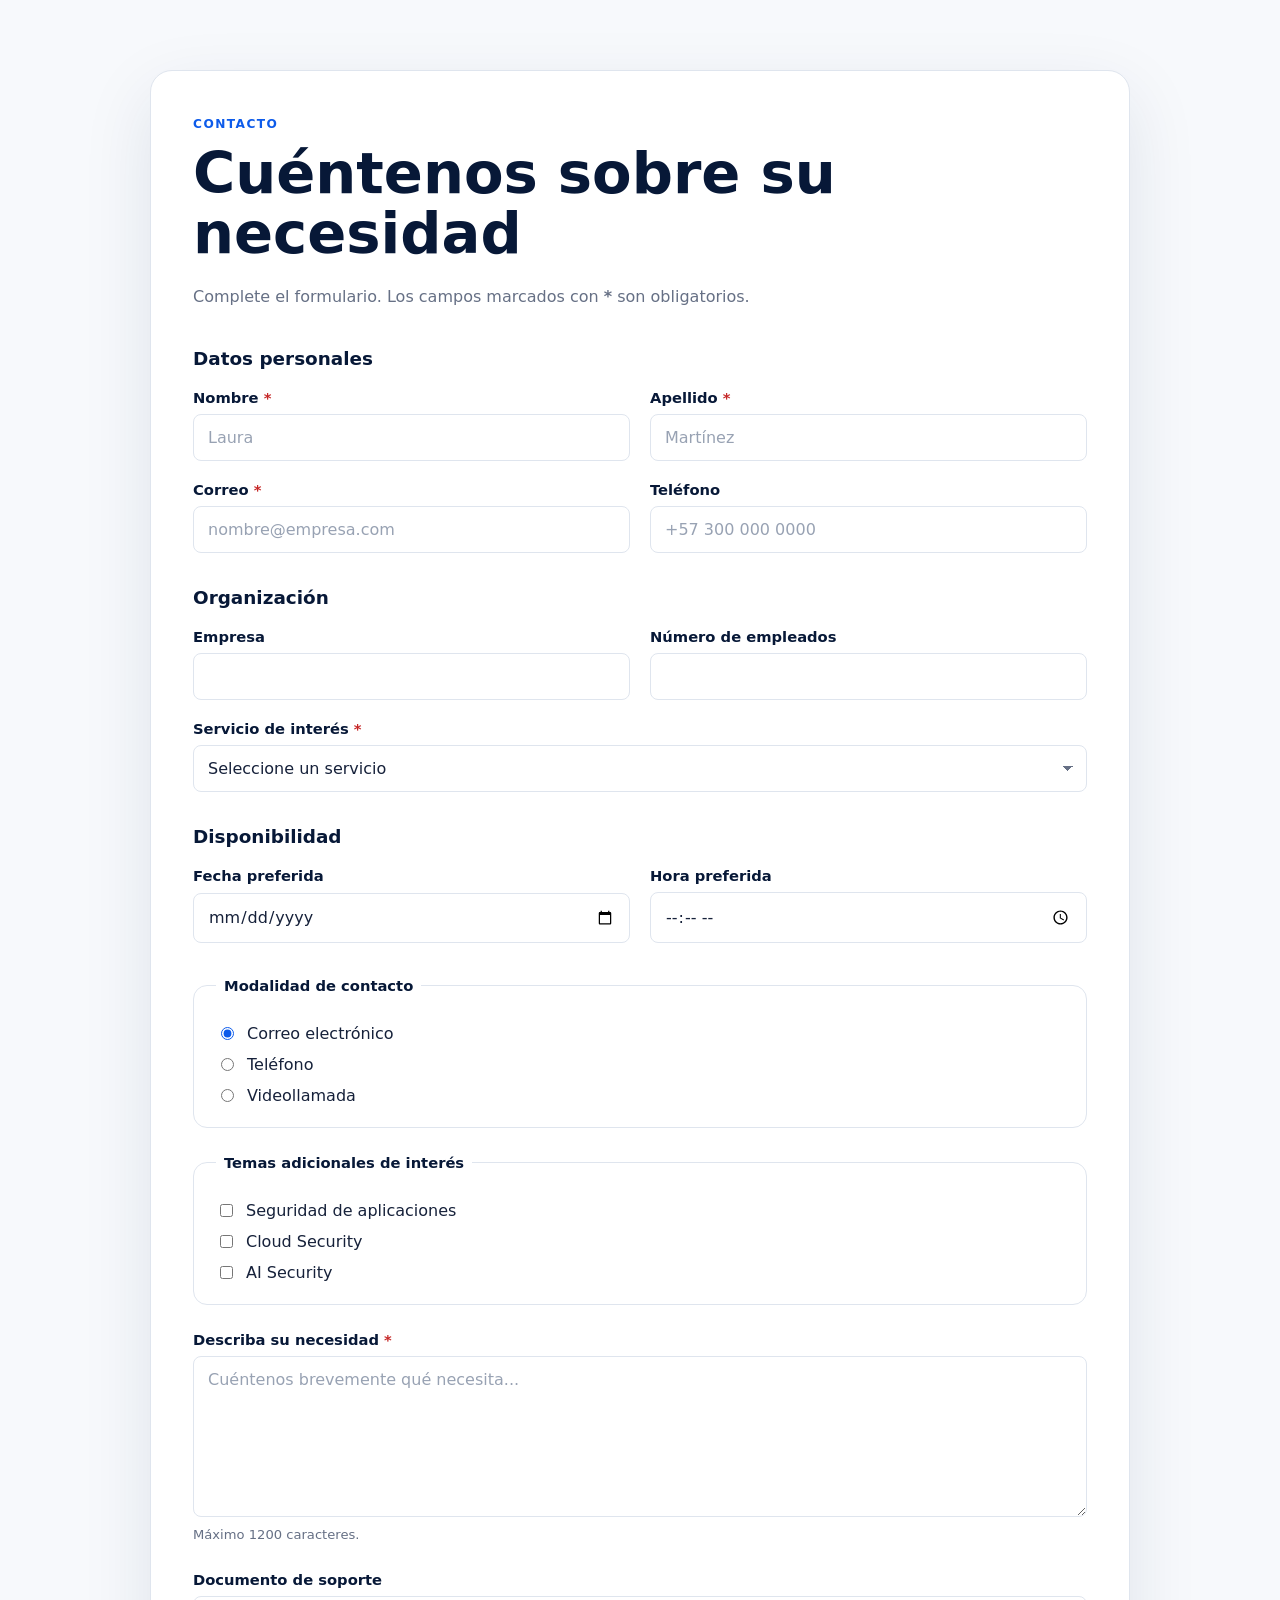
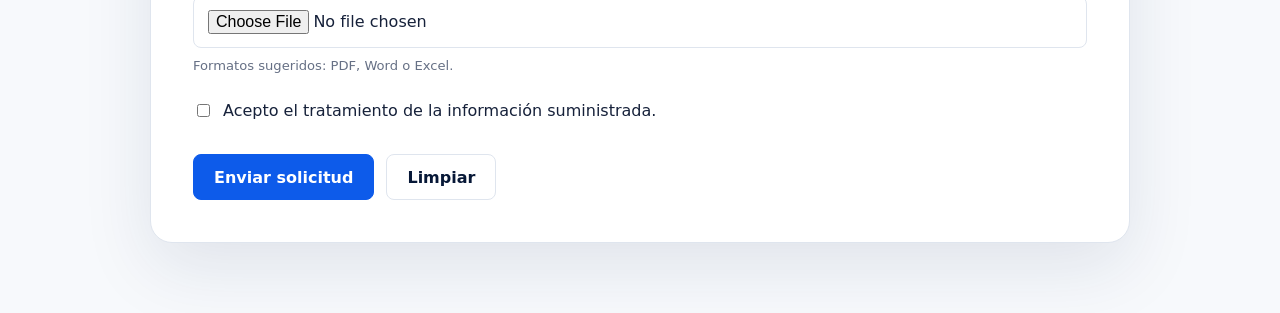
==== index.html @ a73905e0 "Taller 2 parte 1" ====
<!DOCTYPE html>
<html lang="es">

<head>
    <meta charset="UTF-8">
    <meta name="viewport" content="width=device-width, initial-scale=1.0">
    <title>Formulario img</title>

    <link rel="stylesheet" href="./css/style.css">
</head>

<body>

    <main class="form-page">
        <section class="form-section">
            <div class="form-container">

                <header class="form-header">
                    <span class="eyebrow">
                        CONTACTO
                    </span>

                    <h1>
                        Cuéntenos sobre su necesidad
                    </h1>

                    <p>
                        Complete el formulario. Los campos marcados con
                        <strong>*</strong> son obligatorios.
                    </p>
                </header>

                <form class="contact-form" action="#" method="post">

                    <!-- DATOS PERSONALES -->
                    <section class="form-block">
                        <h2>
                            Datos personales
                        </h2>

                        <div class="form-grid">
                            <div class="form-field">
                                <label for="nombre">
                                    Nombre
                                    <span class="required-mark" aria-hidden="true">*</span>
                                </label>

                                <input type="text" id="nombre" name="nombre"
                                    autocomplete="given-name" placeholder="Laura" required>
                            </div>

                            <div class="form-field">
                                <label for="apellido">
                                    Apellido
                                    <span class="required-mark" aria-hidden="true">*</span>
                                </label>

                                <input type="text" id="apellido" name="apellido"
                                    autocomplete="family-name" placeholder="Martínez" required>
                            </div>
                        </div>

                        <div class="form-grid">
                            <div class="form-field">
                                <label for="email">
                                    Correo
                                    <span class="required-mark" aria-hidden="true">*</span>
                                </label>

                                <input type="email" id="email" name="email"
                                    autocomplete="email" placeholder="nombre@empresa.com" required>
                            </div>

                            <div class="form-field">
                                <label for="telefono">
                                    Teléfono
                                </label>

                                <input type="tel" id="telefono" name="telefono"
                                    autocomplete="tel" placeholder="+57 300 000 0000">
                            </div>
                        </div>
                    </section>

                    <!-- ORGANIZACIÓN -->
                    <section class="form-block">
                        <h2>
                            Organización
                        </h2>

                        <div class="form-grid">
                            <div class="form-field">
                                <label for="empresa">
                                    Empresa
                                </label>

                                <input type="text" id="empresa" name="empresa"
                                    autocomplete="organization">
                            </div>

                            <div class="form-field">
                                <label for="empleados">
                                    Número de empleados
                                </label>

                                <input type="number" id="empleados" name="empleados"
                                    min="1" step="1">
                            </div>
                        </div>

                        <div class="form-field">
                            <label for="servicio">
                                Servicio de interés
                                <span class="required-mark" aria-hidden="true">*</span>
                            </label>

                            <select id="servicio" name="servicio" required>
                                <option value="" selected disabled>
                                    Seleccione un servicio
                                </option>

                                <optgroup label="Auditorías de Seguridad">
                                    <option value="pentesting">
                                        Pentesting
                                    </option>

                                    <option value="hacking-etico">
                                        Hacking Ético
                                    </option>

                                    <option value="iso27001">
                                        ISO 27001
                                    </option>
                                </optgroup>

                                <optgroup label="Desarrollo Seguro">
                                    <option value="ssdlc">
                                        SSDLC
                                    </option>

                                    <option value="devsecops">
                                        DevSecOps
                                    </option>

                                    <option value="ai-security">
                                        AI Security
                                    </option>
                                </optgroup>
                            </select>
                        </div>
                    </section>

                    <!-- AGENDA -->
                    <section class="form-block">
                        <h2>
                            Disponibilidad
                        </h2>

                        <div class="form-grid">
                            <div class="form-field">
                                <label for="fecha">
                                    Fecha preferida
                                </label>

                                <input type="date" id="fecha" name="fecha">
                            </div>

                            <div class="form-field">
                                <label for="hora">
                                    Hora preferida
                                </label>

                                <input type="time" id="hora" name="hora">
                            </div>
                        </div>
                    </section>

                    <!-- MODALIDAD -->
                    <fieldset>
                        <legend>
                            Modalidad de contacto
                        </legend>

                        <div class="choice-list">
                            <label class="choice">
                                <input type="radio" name="modalidad" value="correo" checked>
                                <span>Correo electrónico</span>
                            </label>

                            <label class="choice">
                                <input type="radio" name="modalidad" value="telefono">
                                <span>Teléfono</span>
                            </label>

                            <label class="choice">
                                <input type="radio" name="modalidad" value="videollamada">
                                <span>Videollamada</span>
                            </label>
                        </div>
                    </fieldset>

                    <!-- INTERESES -->
                    <fieldset>
                        <legend>
                            Temas adicionales de interés
                        </legend>

                        <div class="choice-list">
                            <label class="choice">
                                <input type="checkbox" name="intereses" value="seguridad">
                                <span>Seguridad de aplicaciones</span>
                            </label>

                            <label class="choice">
                                <input type="checkbox" name="intereses" value="cloud">
                                <span>Cloud Security</span>
                            </label>

                            <label class="choice">
                                <input type="checkbox" name="intereses" value="ia">
                                <span>AI Security</span>
                            </label>
                        </div>
                    </fieldset>

                    <!-- MENSAJE -->
                    <div class="form-field">
                        <label for="mensaje">
                            Describa su necesidad
                            <span class="required-mark" aria-hidden="true">*</span>
                        </label>

                        <textarea id="mensaje" name="mensaje" rows="7" maxlength="1200"
                            placeholder="Cuéntenos brevemente qué necesita..." required></textarea>

                        <small class="field-help">
                            Máximo 1200 caracteres.
                        </small>
                    </div>

                    <!-- ARCHIVO -->
                    <div class="form-field">
                        <label for="archivo">
                            Documento de soporte
                        </label>

                        <input type="file" id="archivo" name="archivo"
                            accept=".pdf,.doc,.docx,.xlsx">

                        <small class="field-help">
                            Formatos sugeridos: PDF, Word o Excel.
                        </small>
                    </div>

                    <!-- TÉRMINOS -->
                    <label class="choice">
                        <input type="checkbox" name="terminos" required>

                        <span>
                            Acepto el tratamiento de la información
                            suministrada.
                        </span>
                    </label>

                    <!-- BOTONES -->
                    <div class="form-actions">
                        <button type="submit" class="button button-primary">
                            Enviar solicitud
                        </button>

                        <button type="reset" class="button button-secondary">
                            Limpiar
                        </button>
                    </div>

                </form>
            </div>
        </section>
    </main>

</body>

</html>
---- css/style.css ----
:root {
    --primary: #0d5bea;
    --primary-hover: #084cc7;
    --primary-light: #edf4ff;
    --navy: #071837;
    --text: #16213a;
    --muted: #667085;
    --border: #dfe5ee;
    --background: #ffffff;
    --background-soft: #f7f9fc;
    --danger: #c62828;
    --radius-sm: 8px;
    --radius-md: 14px;
    --radius-lg: 22px;
    --shadow:
        0 24px 70px rgba(15, 40, 80, 0.10);
    --container: 980px;
}

* {
    box-sizing: border-box;
}

html {
    color-scheme: light;
}

body {
    margin: 0;
    font-family:
        Inter,
        system-ui,
        -apple-system,
        BlinkMacSystemFont,
        "Segoe UI",
        sans-serif;
    background:
        var(--background-soft);
    color:
        var(--text);
}

/* PÁGINA */
.form-page {
    min-height: 100vh;
}

.form-section {
    padding:
        70px 20px;
}

.form-container {
    width:
        min(100%,
            var(--container));
    margin-inline:
        auto;
    padding:
        42px;
    background:
        var(--background);
    border:
        1px solid var(--border);
    border-radius:
        var(--radius-lg);
    box-shadow:
        var(--shadow);
}

/* ENCABEZADO */
.form-header {
    max-width:
        720px;
    margin-bottom:
        38px;
}

.eyebrow {
    color:
        var(--primary);
    font-size:
        .76rem;
    font-weight:
        800;
    letter-spacing:
        .12em;
}

.form-header h1 {
    margin:
        12px 0 0;
    color:
        var(--navy);
    font-size:
        clamp(2.2rem,
            5vw,
            3.6rem);
    line-height:
        1.05;
}

.form-header p {
    margin:
        18px 0 0;
    color:
        var(--muted);
    line-height:
        1.7;
}

/* FORMULARIO */
.contact-form {
    display:
        grid;
    gap:
        26px;
}

.form-block {
    display:
        grid;
    gap:
        20px;
    padding-bottom:
        8px;
}

.form-block h2 {
    margin:
        0;
    color:
        var(--navy);
    font-size:
        1.15rem;
}

.form-grid {
    display:
        grid;
    grid-template-columns:
        repeat(2,
            minmax(0, 1fr));
    gap:
        20px;
}

.form-field {
    display:
        grid;
    gap:
        8px;
}

.form-field label,
fieldset legend {
    color:
        var(--navy);
    font-size:
        .92rem;
    font-weight:
        650;
}

/* CONTROLES */
.form-field input,
.form-field select,
.form-field textarea {
    width:
        100%;
    padding:
        13px 14px;
    border:
        1px solid var(--border);
    border-radius:
        var(--radius-sm);
    background:
        #ffffff;
    color:
        var(--text);
    font:
        inherit;
    outline:
        none;
    transition:
        border-color 160ms ease,
        box-shadow 160ms ease,
        background-color 160ms ease;
}

.form-field textarea {
    min-height:
        150px;
    resize:
        vertical;
}

.form-field input::placeholder,
.form-field textarea::placeholder {
    color:
        #98a2b3;
}

/* FOCUS */
.form-field input:focus,
.form-field select:focus,
.form-field textarea:focus {
    border-color:
        var(--primary);
    box-shadow:
        0 0 0 4px rgba(13, 91, 234, 0.10);
}

.form-field input:focus-visible,
.form-field select:focus-visible,
.form-field textarea:focus-visible,
.button:focus-visible {
    outline:
        3px solid rgba(13, 91, 234, 0.28);
    outline-offset:
        2px;
}

/* SELECT */
.form-field select {
    appearance:
        none;
    background-image:
        linear-gradient(45deg,
            transparent 50%,
            var(--muted) 50%),
        linear-gradient(135deg,
            var(--muted) 50%,
            transparent 50%);
    background-position:
        calc(100% - 18px) 50%,
        calc(100% - 13px) 50%;
    background-size:
        5px 5px,
        5px 5px;
    background-repeat:
        no-repeat;
    padding-right:
        42px;
}

/* FIELDSET Y CHOICES */
fieldset {
    margin:
        0;
    padding:
        22px;
    border:
        1px solid var(--border);
    border-radius:
        var(--radius-md);
}

fieldset legend {
    padding:
        0 8px;
}

.choice-list {
    display:
        grid;
    gap:
        12px;
    margin-top:
        8px;
}

.choice {
    display:
        flex;
    align-items:
        flex-start;
    gap:
        10px;
    color:
        var(--text);
    cursor:
        pointer;
}

.choice input {
    margin-top:
        3px;
    accent-color:
        var(--primary);
}

/* AYUDA */
.field-help {
    color:
        var(--muted);
    font-size:
        .82rem;
    line-height:
        1.5;
}

.required-mark {
    color:
        var(--danger);
}

/* ESTADOS */
.form-field input:disabled,
.form-field select:disabled,
.form-field textarea:disabled {
    background:
        #f2f4f7;
    color:
        #98a2b3;
    cursor:
        not-allowed;
}

.form-field input[readonly] {
    background:
        #f8fafc;
}

/* BOTONES */
.form-actions {
    display:
        flex;
    flex-wrap:
        wrap;
    gap:
        12px;
    padding-top:
        8px;
}

.button {
    min-height:
        46px;
    display:
        inline-flex;
    align-items:
        center;
    justify-content:
        center;
    padding:
        0 20px;
    border-radius:
        var(--radius-sm);
    font:
        inherit;
    font-weight:
        700;
    cursor:
        pointer;
    transition:
        transform 160ms ease,
        background-color 160ms ease,
        border-color 160ms ease;
}

.button-primary {
    border:
        1px solid var(--primary);
    background:
        var(--primary);
    color:
        #ffffff;
}

.button-primary:hover {
    background:
        var(--primary-hover);
    border-color:
        var(--primary-hover);
    transform:
        translateY(-1px);
}

.button-secondary {
    border:
        1px solid var(--border);
    background:
        #ffffff;
    color:
        var(--navy);
}

.button-secondary:hover {
    border-color:
        #b9c4d3;
    background:
        var(--background-soft);
}

/* RESPONSIVE */
@media (max-width: 720px) {
    .form-section {
        padding:
            30px 14px;
    }

    .form-container {
        padding:
            26px 20px;
        border-radius:
            var(--radius-md);
    }

    .form-grid {
        grid-template-columns:
            1fr;
    }

    .form-actions {
        flex-direction:
            column;
    }

    .button {
        width:
            100%;
    }
}
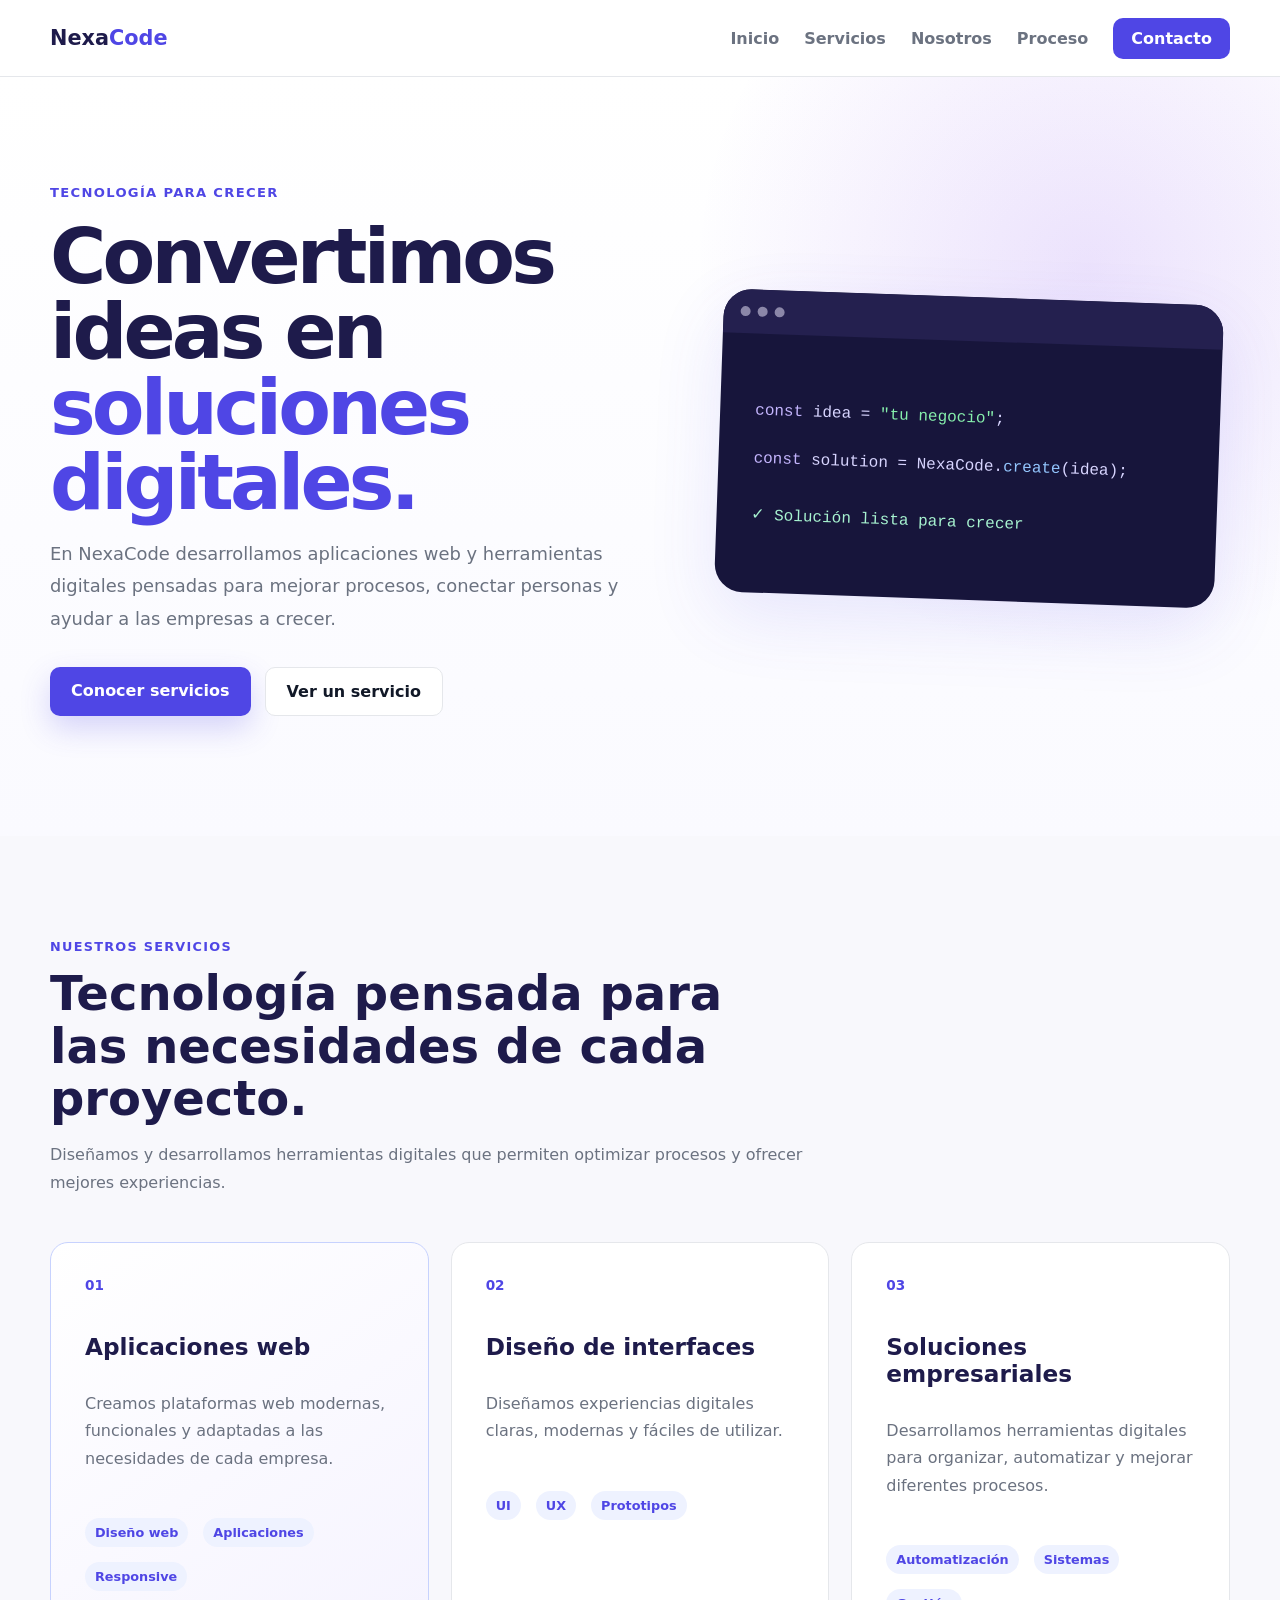
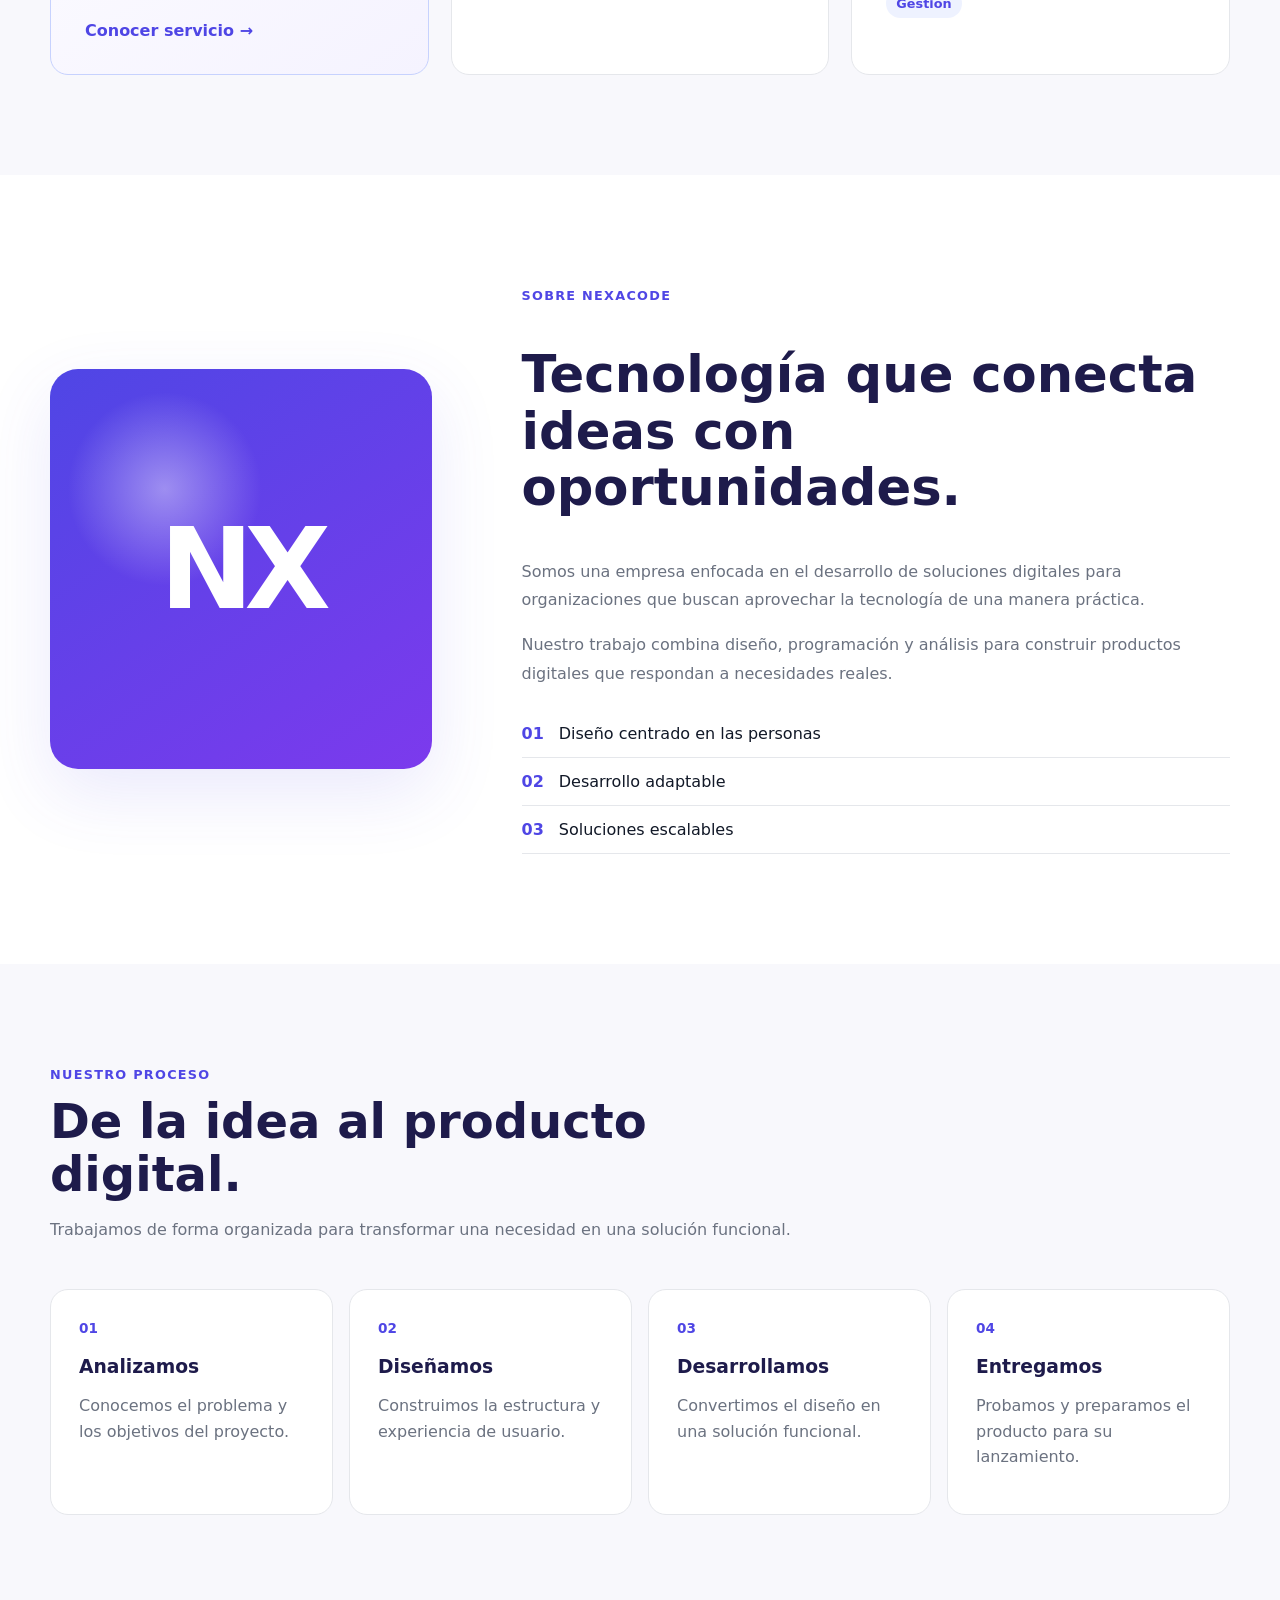
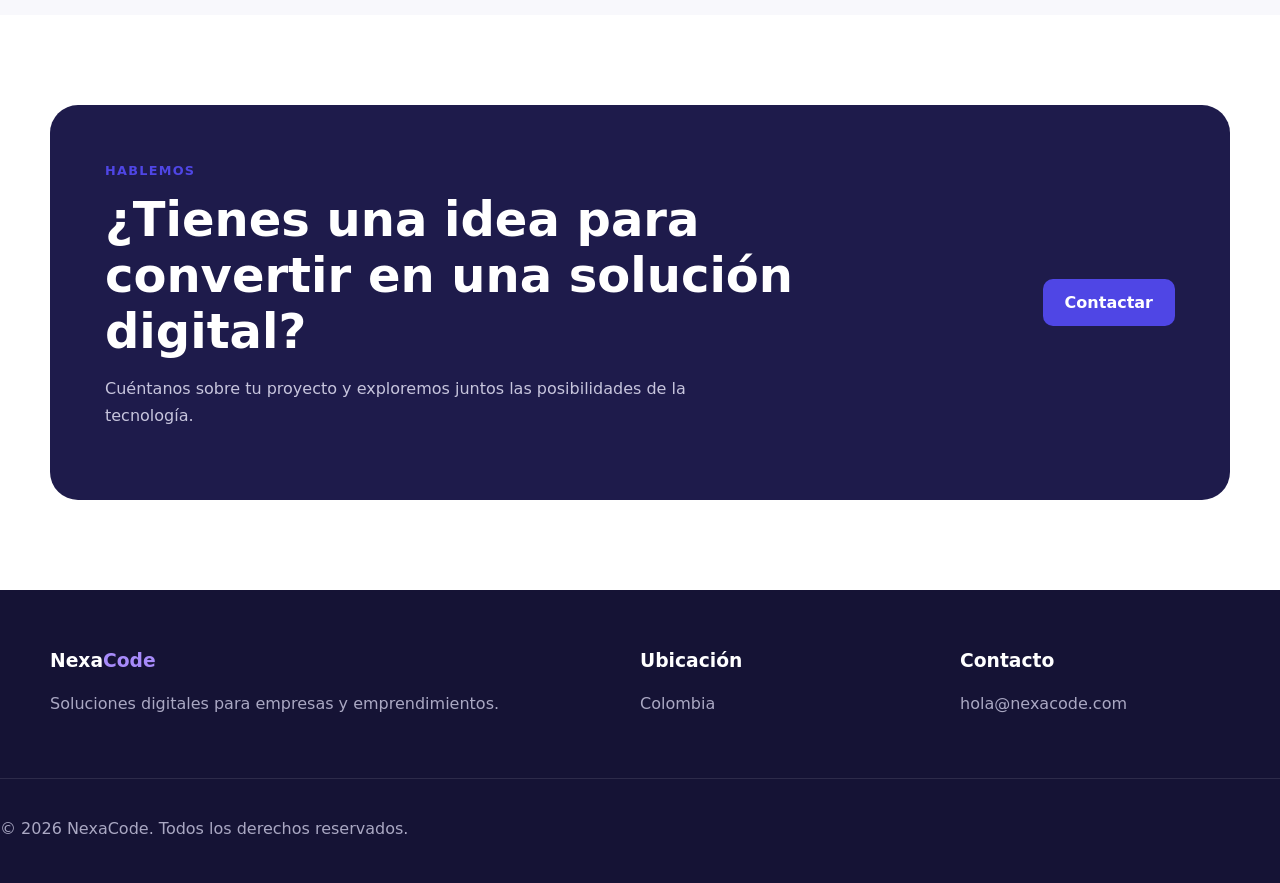
==== commit b4978c01: "Taller 3 - sitio web NexaCode" ====
--- a/index.html
+++ b/index.html
@@ -1,283 +1,270 @@
 <!DOCTYPE html>
 <html lang="es">
-
 <head>
     <meta charset="UTF-8">
     <meta name="viewport" content="width=device-width, initial-scale=1.0">
-    <title>Formulario img</title>
-
-    <link rel="stylesheet" href="./css/style.css">
+    <meta name="description"
+        content="NexaCode desarrolla soluciones digitales y aplicaciones web para empresas y emprendimientos.">
+    <title>NexaCode | Soluciones digitales</title>
+    <link rel="stylesheet" href="./styles.css">
 </head>
-
 <body>
-
-    <main class="form-page">
-        <section class="form-section">
-            <div class="form-container">
-
-                <header class="form-header">
-                    <span class="eyebrow">
-                        CONTACTO
-                    </span>
-
+    <header class="header">
+        <div class="container header-container">
+            <a href="index.html" class="brand">
+                <span class="brand-name">Nexa<span>Code</span></span>
+            </a>
+            <nav class="nav" aria-label="Navegación principal">
+                <a href="#inicio">Inicio</a>
+                <a href="#servicios">Servicios</a>
+                <a href="#nosotros">Nosotros</a>
+                <a href="#proceso">Proceso</a>
+                <a href="#contacto" class="nav-cta">Contacto</a>
+            </nav>
+        </div>
+    </header>
+
+    <main>
+        <section class="hero" id="inicio">
+            <div class="container hero-content">
+                <div class="hero-copy">
+                    <span class="eyebrow">TECNOLOGÍA PARA CRECER</span>
                     <h1>
-                        Cuéntenos sobre su necesidad
+                        Convertimos ideas en
+                        <span>soluciones digitales.</span>
                     </h1>
-
-                    <p>
-                        Complete el formulario. Los campos marcados con
-                        <strong>*</strong> son obligatorios.
-                    </p>
-                </header>
-
-                <form class="contact-form" action="#" method="post">
-
-                    <!-- DATOS PERSONALES -->
-                    <section class="form-block">
-                        <h2>
-                            Datos personales
-                        </h2>
-
-                        <div class="form-grid">
-                            <div class="form-field">
-                                <label for="nombre">
-                                    Nombre
-                                    <span class="required-mark" aria-hidden="true">*</span>
-                                </label>
-
-                                <input type="text" id="nombre" name="nombre"
-                                    autocomplete="given-name" placeholder="Laura" required>
-                            </div>
-
-                            <div class="form-field">
-                                <label for="apellido">
-                                    Apellido
-                                    <span class="required-mark" aria-hidden="true">*</span>
-                                </label>
-
-                                <input type="text" id="apellido" name="apellido"
-                                    autocomplete="family-name" placeholder="Martínez" required>
-                            </div>
-                        </div>
-
-                        <div class="form-grid">
-                            <div class="form-field">
-                                <label for="email">
-                                    Correo
-                                    <span class="required-mark" aria-hidden="true">*</span>
-                                </label>
-
-                                <input type="email" id="email" name="email"
-                                    autocomplete="email" placeholder="nombre@empresa.com" required>
-                            </div>
-
-                            <div class="form-field">
-                                <label for="telefono">
-                                    Teléfono
-                                </label>
-
-                                <input type="tel" id="telefono" name="telefono"
-                                    autocomplete="tel" placeholder="+57 300 000 0000">
-                            </div>
-                        </div>
-                    </section>
-
-                    <!-- ORGANIZACIÓN -->
-                    <section class="form-block">
-                        <h2>
-                            Organización
-                        </h2>
-
-                        <div class="form-grid">
-                            <div class="form-field">
-                                <label for="empresa">
-                                    Empresa
-                                </label>
-
-                                <input type="text" id="empresa" name="empresa"
-                                    autocomplete="organization">
-                            </div>
-
-                            <div class="form-field">
-                                <label for="empleados">
-                                    Número de empleados
-                                </label>
-
-                                <input type="number" id="empleados" name="empleados"
-                                    min="1" step="1">
-                            </div>
-                        </div>
-
-                        <div class="form-field">
-                            <label for="servicio">
-                                Servicio de interés
-                                <span class="required-mark" aria-hidden="true">*</span>
-                            </label>
-
-                            <select id="servicio" name="servicio" required>
-                                <option value="" selected disabled>
-                                    Seleccione un servicio
-                                </option>
-
-                                <optgroup label="Auditorías de Seguridad">
-                                    <option value="pentesting">
-                                        Pentesting
-                                    </option>
-
-                                    <option value="hacking-etico">
-                                        Hacking Ético
-                                    </option>
-
-                                    <option value="iso27001">
-                                        ISO 27001
-                                    </option>
-                                </optgroup>
-
-                                <optgroup label="Desarrollo Seguro">
-                                    <option value="ssdlc">
-                                        SSDLC
-                                    </option>
-
-                                    <option value="devsecops">
-                                        DevSecOps
-                                    </option>
-
-                                    <option value="ai-security">
-                                        AI Security
-                                    </option>
-                                </optgroup>
-                            </select>
-                        </div>
-                    </section>
-
-                    <!-- AGENDA -->
-                    <section class="form-block">
-                        <h2>
-                            Disponibilidad
-                        </h2>
-
-                        <div class="form-grid">
-                            <div class="form-field">
-                                <label for="fecha">
-                                    Fecha preferida
-                                </label>
-
-                                <input type="date" id="fecha" name="fecha">
-                            </div>
-
-                            <div class="form-field">
-                                <label for="hora">
-                                    Hora preferida
-                                </label>
-
-                                <input type="time" id="hora" name="hora">
-                            </div>
-                        </div>
-                    </section>
-
-                    <!-- MODALIDAD -->
-                    <fieldset>
-                        <legend>
-                            Modalidad de contacto
-                        </legend>
-
-                        <div class="choice-list">
-                            <label class="choice">
-                                <input type="radio" name="modalidad" value="correo" checked>
-                                <span>Correo electrónico</span>
-                            </label>
-
-                            <label class="choice">
-                                <input type="radio" name="modalidad" value="telefono">
-                                <span>Teléfono</span>
-                            </label>
-
-                            <label class="choice">
-                                <input type="radio" name="modalidad" value="videollamada">
-                                <span>Videollamada</span>
-                            </label>
-                        </div>
-                    </fieldset>
-
-                    <!-- INTERESES -->
-                    <fieldset>
-                        <legend>
-                            Temas adicionales de interés
-                        </legend>
-
-                        <div class="choice-list">
-                            <label class="choice">
-                                <input type="checkbox" name="intereses" value="seguridad">
-                                <span>Seguridad de aplicaciones</span>
-                            </label>
-
-                            <label class="choice">
-                                <input type="checkbox" name="intereses" value="cloud">
-                                <span>Cloud Security</span>
-                            </label>
-
-                            <label class="choice">
-                                <input type="checkbox" name="intereses" value="ia">
-                                <span>AI Security</span>
-                            </label>
-                        </div>
-                    </fieldset>
-
-                    <!-- MENSAJE -->
-                    <div class="form-field">
-                        <label for="mensaje">
-                            Describa su necesidad
-                            <span class="required-mark" aria-hidden="true">*</span>
-                        </label>
-
-                        <textarea id="mensaje" name="mensaje" rows="7" maxlength="1200"
-                            placeholder="Cuéntenos brevemente qué necesita..." required></textarea>
-
-                        <small class="field-help">
-                            Máximo 1200 caracteres.
-                        </small>
-                    </div>
-
-                    <!-- ARCHIVO -->
-                    <div class="form-field">
-                        <label for="archivo">
-                            Documento de soporte
-                        </label>
-
-                        <input type="file" id="archivo" name="archivo"
-                            accept=".pdf,.doc,.docx,.xlsx">
-
-                        <small class="field-help">
-                            Formatos sugeridos: PDF, Word o Excel.
-                        </small>
-                    </div>
-
-                    <!-- TÉRMINOS -->
-                    <label class="choice">
-                        <input type="checkbox" name="terminos" required>
-
-                        <span>
-                            Acepto el tratamiento de la información
-                            suministrada.
-                        </span>
-                    </label>
-
-                    <!-- BOTONES -->
-                    <div class="form-actions">
-                        <button type="submit" class="button button-primary">
-                            Enviar solicitud
-                        </button>
-
-                        <button type="reset" class="button button-secondary">
-                            Limpiar
-                        </button>
-                    </div>
-
-                </form>
+                    <p class="hero-description">
+                        En NexaCode desarrollamos aplicaciones web y herramientas
+                        digitales pensadas para mejorar procesos, conectar personas
+                        y ayudar a las empresas a crecer.
+                    </p>
+
+                    <div class="hero-actions">
+                        <a href="#servicios" class="primary-action">
+                            Conocer servicios
+                        </a>
+                        <a href="servicio.html" class="secondary-action">
+                            Ver un servicio
+                        </a>
+                    </div>
+                </div>
+
+                <div class="hero-panel">
+                    <div class="code-window">
+                        <div class="window-top">
+                            <span></span>
+                            <span></span>
+                            <span></span>
+                        </div>
+
+                        <div class="code-content">
+                            <p><span class="code-purple">const</span> idea = <span
+                                    class="code-green">"tu negocio"</span>;</p>
+                            <p><span class="code-purple">const</span> solution = NexaCode.<span
+                                    class="code-blue">create</span>(idea);</p>
+                            <p class="code-result">✓ Solución lista para crecer</p>
+                        </div>
+                    </div>
+                </div>
+            </div>
+        </section>
+
+        <section class="services" id="servicios">
+            <div class="container">
+                <div class="section-heading">
+                    <span class="section-label">NUESTROS SERVICIOS</span>
+                    <h2>
+                        Tecnología pensada para las necesidades de cada proyecto.
+                    </h2>
+                    <p>
+                        Diseñamos y desarrollamos herramientas digitales que
+                        permiten optimizar procesos y ofrecer mejores experiencias.
+                    </p>
+                </div>
+
+                <div class="service-grid">
+                    <article class="service-card featured-service">
+                        <div class="service-number">01</div>
+                        <h3>Aplicaciones web</h3>
+                        <p>
+                            Creamos plataformas web modernas, funcionales y
+                            adaptadas a las necesidades de cada empresa.
+                        </p>
+                        <div class="tag-list">
+                            <span>Diseño web</span>
+                            <span>Aplicaciones</span>
+                            <span>Responsive</span>
+                        </div>
+
+                        <a href="servicio.html" class="service-link">
+                            Conocer servicio →
+                        </a>
+                    </article>
+
+                    <article class="service-card">
+                        <div class="service-number">02</div>
+                        <h3>Diseño de interfaces</h3>
+                        <p>
+                            Diseñamos experiencias digitales claras, modernas y
+                            fáciles de utilizar.
+                        </p>
+                        <div class="tag-list">
+                            <span>UI</span>
+                            <span>UX</span>
+                            <span>Prototipos</span>
+                        </div>
+                    </article>
+
+                    <article class="service-card">
+                        <div class="service-number">03</div>
+                        <h3>Soluciones empresariales</h3>
+                        <p>
+                            Desarrollamos herramientas digitales para organizar,
+                            automatizar y mejorar diferentes procesos.
+                        </p>
+
+                        <div class="tag-list">
+                            <span>Automatización</span>
+                            <span>Sistemas</span>
+                            <span>Gestión</span>
+                        </div>
+                    </article>
+                </div>
+            </div>
+        </section>
+
+        <section class="about" id="nosotros">
+            <div class="container about-layout">
+                <div class="about-number">
+                    <span>NX</span>
+                </div>
+                
+                <div class="about-content">
+                    <span class="section-label">SOBRE NEXACODE</span>
+                    <h2>
+                        Tecnología que conecta ideas con oportunidades.
+                    </h2>
+                    <p>
+                        Somos una empresa enfocada en el desarrollo de soluciones
+                        digitales para organizaciones que buscan aprovechar la
+                        tecnología de una manera práctica.
+                    </p>
+                    <p>
+                        Nuestro trabajo combina diseño, programación y análisis
+                        para construir productos digitales que respondan a
+                        necesidades reales.
+                    </p>
+                    <div class="about-points">
+                        <div>
+                            <strong>01</strong>
+                            <span>Diseño centrado en las personas</span>
+                        </div>
+
+                        <div>
+                            <strong>02</strong>
+                            <span>Desarrollo adaptable</span>
+                        </div>
+
+                        <div>
+                            <strong>03</strong>
+                            <span>Soluciones escalables</span>
+                        </div>
+                    </div>
+                </div>
+            </div>
+        </section>
+
+        <section class="process" id="proceso">
+            <div class="container">
+                <div class="section-heading">
+                    <span class="section-label">NUESTRO PROCESO</span>
+                    <h2>
+                        De la idea al producto digital.
+                    </h2>
+                    <p>
+                        Trabajamos de forma organizada para transformar una
+                        necesidad en una solución funcional.
+                    </p>
+                </div>
+
+                <div class="process-list">
+                    <div class="process-item">
+                        <span>01</span>
+                        <div>
+                            <h3>Analizamos</h3>
+                            <p>Conocemos el problema y los objetivos del proyecto.</p>
+                        </div>
+                    </div>
+
+                    <div class="process-item">
+                        <span>02</span>
+                        <div>
+                            <h3>Diseñamos</h3>
+                            <p>Construimos la estructura y experiencia de usuario.</p>
+                        </div>
+                    </div>
+
+                    <div class="process-item">
+                        <span>03</span>
+                        <div>
+                            <h3>Desarrollamos</h3>
+                            <p>Convertimos el diseño en una solución funcional.</p>
+                        </div>
+                    </div>
+
+                    <div class="process-item">
+                        <span>04</span>
+                        <div>
+                            <h3>Entregamos</h3>
+                            <p>Probamos y preparamos el producto para su lanzamiento.</p>
+                        </div>
+                    </div>
+                </div>
+            </div>
+        </section>
+
+        <section class="contact-section" id="contacto">
+            <div class="container contact-box">
+                <div>
+                    <span class="section-label">HABLEMOS</span>
+                    <h2>
+                        ¿Tienes una idea para convertir en una solución digital?
+                    </h2>
+                    <p>
+                        Cuéntanos sobre tu proyecto y exploremos juntos las
+                        posibilidades de la tecnología.
+                    </p>
+                </div>
+                <a href="mailto:hola@nexacode.com" class="cta-button">
+                    Contactar
+                </a>
             </div>
         </section>
     </main>
 
+    <footer class="footer">
+        <div class="container footer-grid">
+            <div>
+                <h3>Nexa<span>Code</span></h3>
+                <p>
+                    Soluciones digitales para empresas y emprendimientos.
+                </p>
+            </div>
+
+            <div>
+                <h3>Ubicación</h3>
+                <p>Colombia</p>
+            </div>
+
+            <div>
+                <h3>Contacto</h3>
+                <p>hola@nexacode.com</p>
+            </div>
+        </div>
+
+        <div class="footer-bottom">
+            <p>© 2026 NexaCode. Todos los derechos reservados.</p>
+        </div>
+    </footer>
 </body>
-
 </html>
--- a/styles.css
+++ b/styles.css
@@ -0,0 +1,1242 @@
+:root {
+    --primary: #4f46e5;
+    --primary-dark: #3730a3;
+    --primary-light: #eef2ff;
+    --purple: #7c3aed;
+    --purple-light: #f5f3ff;
+
+    --navy: #1e1b4b;
+    --text: #111827;
+    --muted: #6b7280;
+
+    --white: #ffffff;
+    --soft: #f8f8fc;
+    --border: #e5e7eb;
+
+    --radius-sm: 10px;
+    --radius-md: 18px;
+    --radius-lg: 28px;
+
+    --shadow: 0 24px 70px rgba(79, 70, 229, 0.12);
+
+    --container: 1180px;
+}
+
+/* =========================
+   GENERAL
+========================= */
+
+* {
+    box-sizing: border-box;
+}
+
+html {
+    scroll-behavior: smooth;
+}
+
+body {
+    margin: 0;
+    font-family: Inter, system-ui, -apple-system, BlinkMacSystemFont,
+        "Segoe UI", sans-serif;
+
+    color: var(--text);
+    background: var(--white);
+}
+
+a {
+    color: inherit;
+    text-decoration: none;
+}
+
+.container {
+    width: min(calc(100% - 48px), var(--container));
+    margin: 0 auto;
+}
+
+
+/* =========================
+   HEADER PRINCIPAL
+========================= */
+
+.header {
+    position: sticky;
+    top: 0;
+    z-index: 1000;
+
+    background: rgba(255, 255, 255, 0.94);
+    border-bottom: 1px solid var(--border);
+
+    backdrop-filter: blur(14px);
+}
+
+.header-container {
+    min-height: 76px;
+
+    display: flex;
+    align-items: center;
+    justify-content: space-between;
+
+    gap: 30px;
+}
+
+.brand-name {
+    font-size: 1.3rem;
+    font-weight: 800;
+    color: var(--navy);
+}
+
+.brand-name span {
+    color: var(--primary);
+}
+
+.nav {
+    display: flex;
+    align-items: center;
+    gap: 25px;
+}
+
+.nav a {
+    color: var(--muted);
+    font-weight: 600;
+    transition: 0.2s;
+}
+
+.nav a:hover {
+    color: var(--primary);
+}
+
+.nav-cta {
+    padding: 11px 18px;
+    border-radius: var(--radius-sm);
+
+    background: var(--primary);
+    color: white !important;
+}
+
+
+/* =========================
+   HERO PRINCIPAL
+========================= */
+
+.hero {
+    padding: 105px 0 120px;
+
+    background:
+        radial-gradient(circle at 85% 25%,
+            rgba(124, 58, 237, 0.14),
+            transparent 32%),
+        linear-gradient(180deg, #ffffff 0%, #fafaff 100%);
+}
+
+.hero-content {
+    display: grid;
+    grid-template-columns: 1.05fr 0.95fr;
+
+    align-items: center;
+    gap: 80px;
+}
+
+.eyebrow {
+    color: var(--primary);
+    font-size: 0.82rem;
+    font-weight: 800;
+    letter-spacing: 0.1em;
+}
+
+.hero h1 {
+    max-width: 700px;
+
+    margin: 18px 0;
+
+    color: var(--navy);
+
+    font-size: clamp(3.2rem, 6vw, 5.4rem);
+    line-height: 0.98;
+    letter-spacing: -0.05em;
+}
+
+.hero h1 span {
+    display: block;
+    color: var(--primary);
+}
+
+.hero-description {
+    max-width: 620px;
+
+    color: var(--muted);
+
+    font-size: 1.12rem;
+    line-height: 1.8;
+}
+
+.hero-actions {
+    display: flex;
+    flex-wrap: wrap;
+    gap: 14px;
+
+    margin-top: 32px;
+}
+
+.primary-action,
+.secondary-action {
+    display: inline-block;
+
+    padding: 14px 21px;
+
+    border-radius: var(--radius-sm);
+
+    font-weight: 700;
+}
+
+.primary-action {
+    background: var(--primary);
+    color: white;
+
+    box-shadow: 0 12px 30px rgba(79, 70, 229, 0.22);
+}
+
+.secondary-action {
+    border: 1px solid var(--border);
+    background: white;
+}
+
+
+/* =========================
+   VENTANA DE CÓDIGO
+========================= */
+
+.hero-panel {
+    display: flex;
+    justify-content: center;
+}
+
+.code-window {
+    width: 100%;
+    max-width: 500px;
+
+    overflow: hidden;
+
+    border-radius: var(--radius-lg);
+
+    background: #17153b;
+
+    box-shadow: var(--shadow);
+
+    transform: rotate(2deg);
+}
+
+.window-top {
+    display: flex;
+    gap: 7px;
+
+    padding: 17px;
+
+    background: #24204f;
+}
+
+.window-top span {
+    width: 10px;
+    height: 10px;
+
+    border-radius: 50%;
+
+    background: #8b87a8;
+}
+
+.code-content {
+    padding: 45px 35px;
+
+    color: #d8d5ff;
+
+    font-family: "Courier New", monospace;
+    line-height: 2;
+}
+
+.code-purple {
+    color: #c4b5fd;
+}
+
+.code-green {
+    color: #86efac;
+}
+
+.code-blue {
+    color: #93c5fd;
+}
+
+.code-result {
+    margin-top: 25px;
+
+    color: #a7f3d0;
+}
+
+
+/* =========================
+   SECCIONES GENERALES
+========================= */
+
+.services,
+.process {
+    padding: 100px 0;
+
+    background: var(--soft);
+}
+
+.about {
+    padding: 110px 0;
+}
+
+.section-heading {
+    max-width: 760px;
+
+    margin-bottom: 45px;
+}
+
+.section-label {
+    color: var(--primary);
+
+    font-size: 0.8rem;
+    font-weight: 800;
+
+    letter-spacing: 0.1em;
+}
+
+.section-heading h2 {
+    margin: 12px 0;
+
+    color: var(--navy);
+
+    font-size: clamp(2rem, 4vw, 3rem);
+    line-height: 1.1;
+}
+
+.section-heading p {
+    color: var(--muted);
+    line-height: 1.75;
+}
+
+
+/* =========================
+   SERVICIOS
+========================= */
+
+.service-grid {
+    display: grid;
+
+    grid-template-columns: repeat(3, 1fr);
+
+    gap: 22px;
+}
+
+.service-card {
+    min-height: 390px;
+
+    display: flex;
+    flex-direction: column;
+
+    padding: 34px;
+
+    border: 1px solid var(--border);
+    border-radius: var(--radius-md);
+
+    background: white;
+
+    transition: 0.25s;
+}
+
+.service-card:hover {
+    transform: translateY(-7px);
+    box-shadow: var(--shadow);
+}
+
+.featured-service {
+    border-color: #c7d2fe;
+    background: linear-gradient(145deg, #ffffff, #f5f3ff);
+}
+
+.service-number {
+    margin-bottom: 40px;
+
+    color: var(--primary);
+
+    font-size: 0.85rem;
+    font-weight: 800;
+}
+
+.service-card h3 {
+    margin: 0 0 14px;
+
+    color: var(--navy);
+
+    font-size: 1.45rem;
+}
+
+.service-card p {
+    color: var(--muted);
+    line-height: 1.7;
+}
+
+.tag-list {
+    display: flex;
+    flex-wrap: wrap;
+    gap: 15px;
+
+    margin-top: 30px;
+}
+
+.tag-list span {
+    padding: 7px 10px;
+
+    border-radius: 999px;
+
+    background: var(--primary-light);
+
+    color: var(--primary);
+
+    font-size: 0.8rem;
+    font-weight: 700;
+}
+
+.service-link {
+    margin-top: auto;
+    padding-top: 30px;
+
+    color: var(--primary);
+
+    font-weight: 800;
+}
+
+
+/* =========================
+   NOSOTROS
+========================= */
+
+.about-layout {
+    display: grid;
+
+    grid-template-columns: 0.7fr 1.3fr;
+
+    gap: 90px;
+
+    align-items: center;
+}
+
+.about-number {
+    min-height: 400px;
+
+    display: grid;
+    place-items: center;
+
+    border-radius: var(--radius-lg);
+
+    background:
+        radial-gradient(circle at 30% 30%,
+            rgba(255, 255, 255, 0.4),
+            transparent 25%),
+        linear-gradient(145deg,
+            var(--primary),
+            var(--purple));
+
+    color: white;
+
+    box-shadow: var(--shadow);
+}
+
+.about-number span {
+    font-size: 7rem;
+    font-weight: 900;
+    letter-spacing: -0.08em;
+}
+
+.about-content h2 {
+    max-width: 700px;
+
+    color: var(--navy);
+
+    font-size: clamp(2.2rem, 4vw, 3.3rem);
+    line-height: 1.1;
+}
+
+.about-content p {
+    max-width: 700px;
+
+    color: var(--muted);
+
+    line-height: 1.8;
+}
+
+.about-points {
+    display: grid;
+
+    gap: 14px;
+
+    margin-top: 35px;
+}
+
+.about-points div {
+    display: flex;
+    align-items: center;
+
+    gap: 15px;
+
+    padding-bottom: 14px;
+
+    border-bottom: 1px solid var(--border);
+}
+
+.about-points strong {
+    color: var(--primary);
+}
+
+
+/* =========================
+   PROCESO PRINCIPAL
+========================= */
+
+.process-list {
+    display: grid;
+
+    grid-template-columns: repeat(4, 1fr);
+
+    gap: 16px;
+}
+
+.process-item {
+    padding: 28px;
+
+    border-radius: var(--radius-md);
+
+    background: white;
+
+    border: 1px solid var(--border);
+}
+
+.process-item > span {
+    color: var(--primary);
+
+    font-size: 0.85rem;
+    font-weight: 900;
+}
+
+.process-item h3 {
+    margin-bottom: 8px;
+
+    color: var(--navy);
+}
+
+.process-item p {
+    color: var(--muted);
+    line-height: 1.6;
+}
+
+
+/* =========================
+   CONTACTO PRINCIPAL
+========================= */
+
+.contact-section {
+    padding: 90px 0;
+}
+
+.contact-box {
+    display: flex;
+
+    align-items: center;
+    justify-content: space-between;
+
+    gap: 50px;
+
+    padding: 55px;
+
+    border-radius: var(--radius-lg);
+
+    background: var(--navy);
+
+    color: white;
+}
+
+.contact-box h2 {
+    max-width: 750px;
+
+    margin: 12px 0;
+
+    font-size: clamp(2rem, 4vw, 3rem);
+}
+
+.contact-box p {
+    max-width: 650px;
+
+    color: #c7c5dd;
+    line-height: 1.7;
+}
+
+.cta-button {
+    flex-shrink: 0;
+
+    padding: 14px 22px;
+
+    border-radius: var(--radius-sm);
+
+    background: var(--primary);
+
+    color: white;
+
+    font-weight: 800;
+}
+
+
+/* =========================
+   FOOTER
+========================= */
+
+.footer {
+    padding: 60px 0 25px;
+
+    background: #151335;
+
+    color: white;
+}
+
+.footer-grid {
+    display: grid;
+
+    grid-template-columns: 2fr 1fr 1fr;
+
+    gap: 50px;
+}
+
+.footer h3 {
+    margin-top: 0;
+}
+
+.footer h3 span {
+    color: #a78bfa;
+}
+
+.footer p {
+    color: #aaa8c3;
+    line-height: 1.7;
+}
+
+.footer-bottom {
+    margin-top: 45px;
+    padding-top: 20px;
+
+    border-top: 1px solid rgba(255, 255, 255, 0.1);
+
+    display: flex;
+    justify-content: space-between;
+    gap: 20px;
+
+    color: #aaa8c3;
+}
+
+
+/* =====================================================
+   PÁGINA DEL SERVICIO
+===================================================== */
+
+
+/* =========================
+   HEADER DEL SERVICIO
+========================= */
+
+.service-header {
+    min-height: 75px;
+
+    display: flex;
+
+    align-items: center;
+    justify-content: space-between;
+
+    padding: 0 5%;
+
+    border-bottom: 1px solid var(--border);
+
+    background: white;
+}
+
+.service-back {
+    color: var(--navy);
+
+    font-size: 1.1rem;
+    font-weight: 800;
+}
+
+.service-contact {
+    padding: 10px 17px;
+
+    border-radius: var(--radius-sm);
+
+    background: var(--primary);
+
+    color: white;
+
+    font-weight: 700;
+}
+
+
+/* =========================
+   INTRO SERVICIO
+========================= */
+
+.service-intro {
+    padding: 120px 20px;
+
+    text-align: center;
+
+    background:
+        radial-gradient(circle at center,
+            rgba(124, 58, 237, 0.16),
+            transparent 40%),
+        var(--soft);
+}
+
+.service-intro-content {
+    max-width: 900px;
+
+    margin: 0 auto;
+}
+
+.service-intro h1 {
+    margin: 20px 0;
+
+    color: var(--navy);
+
+    font-size: clamp(3rem, 7vw, 6rem);
+
+    line-height: 0.98;
+
+    letter-spacing: -0.06em;
+}
+
+.service-intro h1 span {
+    display: block;
+
+    color: var(--primary);
+}
+
+.service-intro p {
+    max-width: 750px;
+
+    margin: 30px auto 0;
+
+    color: var(--muted);
+
+    font-size: 1.15rem;
+
+    line-height: 1.8;
+}
+
+
+/* =========================
+   RESUMEN
+========================= */
+
+.service-summary {
+    padding: 90px 0;
+}
+
+.summary-card {
+    display: grid;
+
+    grid-template-columns: 1.4fr 0.6fr;
+
+    overflow: hidden;
+
+    border-radius: var(--radius-lg);
+
+    background: var(--navy);
+
+    color: white;
+}
+
+.summary-main {
+    padding: 55px;
+}
+
+.summary-number {
+    color: #a78bfa;
+
+    font-size: 0.9rem;
+    font-weight: 900;
+}
+
+.summary-main h2 {
+    max-width: 650px;
+
+    margin: 18px 0;
+
+    font-size: clamp(2rem, 4vw, 3.3rem);
+
+    line-height: 1.1;
+}
+
+.summary-main p {
+    max-width: 650px;
+
+    color: #c7c5dd;
+
+    line-height: 1.8;
+}
+
+.summary-stats {
+    display: flex;
+
+    flex-direction: column;
+
+    justify-content: center;
+
+    gap: 35px;
+
+    padding: 45px;
+
+    background: linear-gradient(
+        145deg,
+        var(--primary),
+        var(--purple)
+    );
+}
+
+.summary-stats div {
+    display: flex;
+
+    flex-direction: column;
+
+    gap: 5px;
+}
+
+.summary-stats strong {
+    font-size: 2rem;
+}
+
+.summary-stats span {
+    color: #e0dcff;
+}
+
+
+/* =========================
+   CARACTERÍSTICAS
+========================= */
+
+.features {
+    padding: 100px 0;
+
+    background: var(--soft);
+}
+
+.feature-heading {
+    max-width: 700px;
+
+    margin-bottom: 50px;
+}
+
+.feature-heading h2 {
+    margin-top: 12px;
+
+    color: var(--navy);
+
+    font-size: clamp(2.2rem, 4vw, 3.3rem);
+}
+
+.feature-layout {
+    display: grid;
+
+    grid-template-columns: repeat(2, 1fr);
+
+    gap: 18px;
+}
+
+.feature-card {
+    min-height: 270px;
+
+    padding: 35px;
+
+    border-radius: var(--radius-md);
+
+    background: white;
+
+    border: 1px solid var(--border);
+
+    transition: 0.25s;
+}
+
+.feature-card:hover {
+    transform: translateY(-5px);
+
+    box-shadow: var(--shadow);
+}
+
+.feature-large {
+    min-height: 390px;
+
+    grid-row: span 2;
+
+    background: linear-gradient(
+        145deg,
+        #ffffff,
+        var(--purple-light)
+    );
+}
+
+.feature-wide {
+    display: flex;
+
+    align-items: flex-start;
+
+    gap: 25px;
+
+    grid-column: span 2;
+
+    min-height: 180px;
+}
+
+.feature-icon {
+    display: inline-grid;
+
+    width: 45px;
+    height: 45px;
+
+    place-items: center;
+
+    margin-bottom: 25px;
+
+    border-radius: 12px;
+
+    background: var(--primary-light);
+
+    color: var(--primary);
+
+    font-weight: 900;
+}
+
+.feature-card h3 {
+    color: var(--navy);
+
+    font-size: 1.35rem;
+}
+
+.feature-card p {
+    color: var(--muted);
+
+    line-height: 1.7;
+}
+
+.feature-card ul {
+    display: grid;
+
+    gap: 12px;
+
+    padding-left: 18px;
+
+    color: var(--muted);
+
+    line-height: 1.6;
+}
+
+
+/* =========================
+   TECNOLOGÍAS
+========================= */
+
+.technology-section {
+    padding: 100px 0;
+}
+
+.technology-content {
+    display: grid;
+
+    grid-template-columns: 1fr 1fr;
+
+    align-items: center;
+
+    gap: 90px;
+}
+
+.technology-content h2 {
+    color: var(--navy);
+
+    font-size: clamp(2.2rem, 4vw, 3.2rem);
+
+    line-height: 1.1;
+}
+
+.technology-content p {
+    color: var(--muted);
+
+    line-height: 1.8;
+}
+
+.technology-list {
+    display: flex;
+
+    flex-wrap: wrap;
+
+    gap: 12px;
+}
+
+.technology-list span {
+    padding: 15px 20px;
+
+    border-radius: 12px;
+
+    background: var(--primary-light);
+
+    color: var(--primary);
+
+    font-weight: 800;
+}
+
+
+/* =========================
+   PASOS DEL SERVICIO
+========================= */
+
+.service-process {
+    padding: 100px 0;
+
+    background: var(--soft);
+}
+
+.service-process-title {
+    max-width: 700px;
+
+    margin-bottom: 55px;
+}
+
+.service-process-title h2 {
+    color: var(--navy);
+
+    font-size: clamp(2.2rem, 4vw, 3.2rem);
+}
+
+.steps {
+    display: grid;
+
+    grid-template-columns: repeat(4, 1fr);
+
+    gap: 0;
+}
+
+.step {
+    padding: 30px;
+
+    border-top: 2px solid #c7d2fe;
+}
+
+.step span {
+    color: var(--primary);
+
+    font-size: 0.85rem;
+    font-weight: 900;
+}
+
+.step h3 {
+    color: var(--navy);
+}
+
+.step p {
+    color: var(--muted);
+
+    line-height: 1.6;
+}
+
+
+/* =========================
+   CTA SERVICIO
+========================= */
+
+.service-cta {
+    padding: 100px 0;
+}
+
+.service-cta-box {
+    padding: 75px 40px;
+
+    text-align: center;
+
+    border-radius: var(--radius-lg);
+
+    background:
+        radial-gradient(circle at 50% 0%,
+            rgba(255, 255, 255, 0.2),
+            transparent 30%),
+        linear-gradient(
+            135deg,
+            var(--primary-dark),
+            var(--purple)
+        );
+
+    color: white;
+}
+
+.service-cta-box h2 {
+    max-width: 800px;
+
+    margin: 15px auto;
+
+    font-size: clamp(2.2rem, 5vw, 4rem);
+
+    line-height: 1;
+}
+
+.service-cta-box p {
+    margin-bottom: 30px;
+
+    color: #e5e7ff;
+}
+
+
+/* =========================
+   RESPONSIVE
+========================= */
+
+@media (max-width: 1000px) {
+
+    .hero-content,
+    .about-layout,
+    .technology-content {
+        grid-template-columns: 1fr;
+    }
+
+    .hero-panel {
+        max-width: 600px;
+    }
+
+    .service-grid {
+        grid-template-columns: 1fr 1fr;
+    }
+
+    .process-list,
+    .steps {
+        grid-template-columns: 1fr 1fr;
+    }
+
+    .summary-card {
+        grid-template-columns: 1fr;
+    }
+
+    .summary-stats {
+        flex-direction: row;
+        flex-wrap: wrap;
+    }
+
+    .about-number {
+        min-height: 300px;
+    }
+}
+
+
+@media (max-width: 750px) {
+
+    .header-container {
+        flex-direction: column;
+
+        align-items: flex-start;
+
+        padding: 16px 0;
+    }
+
+    .nav {
+        flex-wrap: wrap;
+
+        gap: 15px;
+    }
+
+    .hero {
+        padding: 75px 0;
+    }
+
+    .hero h1 {
+        font-size: 3rem;
+    }
+
+    .service-grid,
+    .feature-layout,
+    .process-list,
+    .steps {
+        grid-template-columns: 1fr;
+    }
+
+    .feature-large {
+        grid-row: auto;
+    }
+
+    .feature-wide {
+        grid-column: auto;
+
+        display: block;
+    }
+
+    .contact-box {
+        align-items: flex-start;
+
+        flex-direction: column;
+
+        padding: 35px;
+    }
+
+    .footer-grid {
+        grid-template-columns: 1fr;
+    }
+
+    .footer-bottom {
+        flex-direction: column;
+    }
+
+    .service-intro {
+        padding: 80px 20px;
+    }
+
+    .service-intro h1 {
+        font-size: 3.2rem;
+    }
+
+    .summary-main {
+        padding: 35px;
+    }
+
+    .summary-stats {
+        padding: 35px;
+    }
+}
+
+
+@media (max-width: 500px) {
+
+    .container {
+        width: min(calc(100% - 30px), var(--container));
+    }
+
+    .nav a:not(.nav-cta) {
+        font-size: 0.9rem;
+    }
+
+    .hero h1 {
+        font-size: 2.7rem;
+    }
+
+    .hero-actions {
+        flex-direction: column;
+    }
+
+    .primary-action,
+    .secondary-action {
+        text-align: center;
+    }
+
+    .code-content {
+        padding: 30px 20px;
+
+        font-size: 0.8rem;
+    }
+
+    .about-number span {
+        font-size: 5rem;
+    }
+
+    .feature-card,
+    .service-card {
+        padding: 27px;
+    }
+}
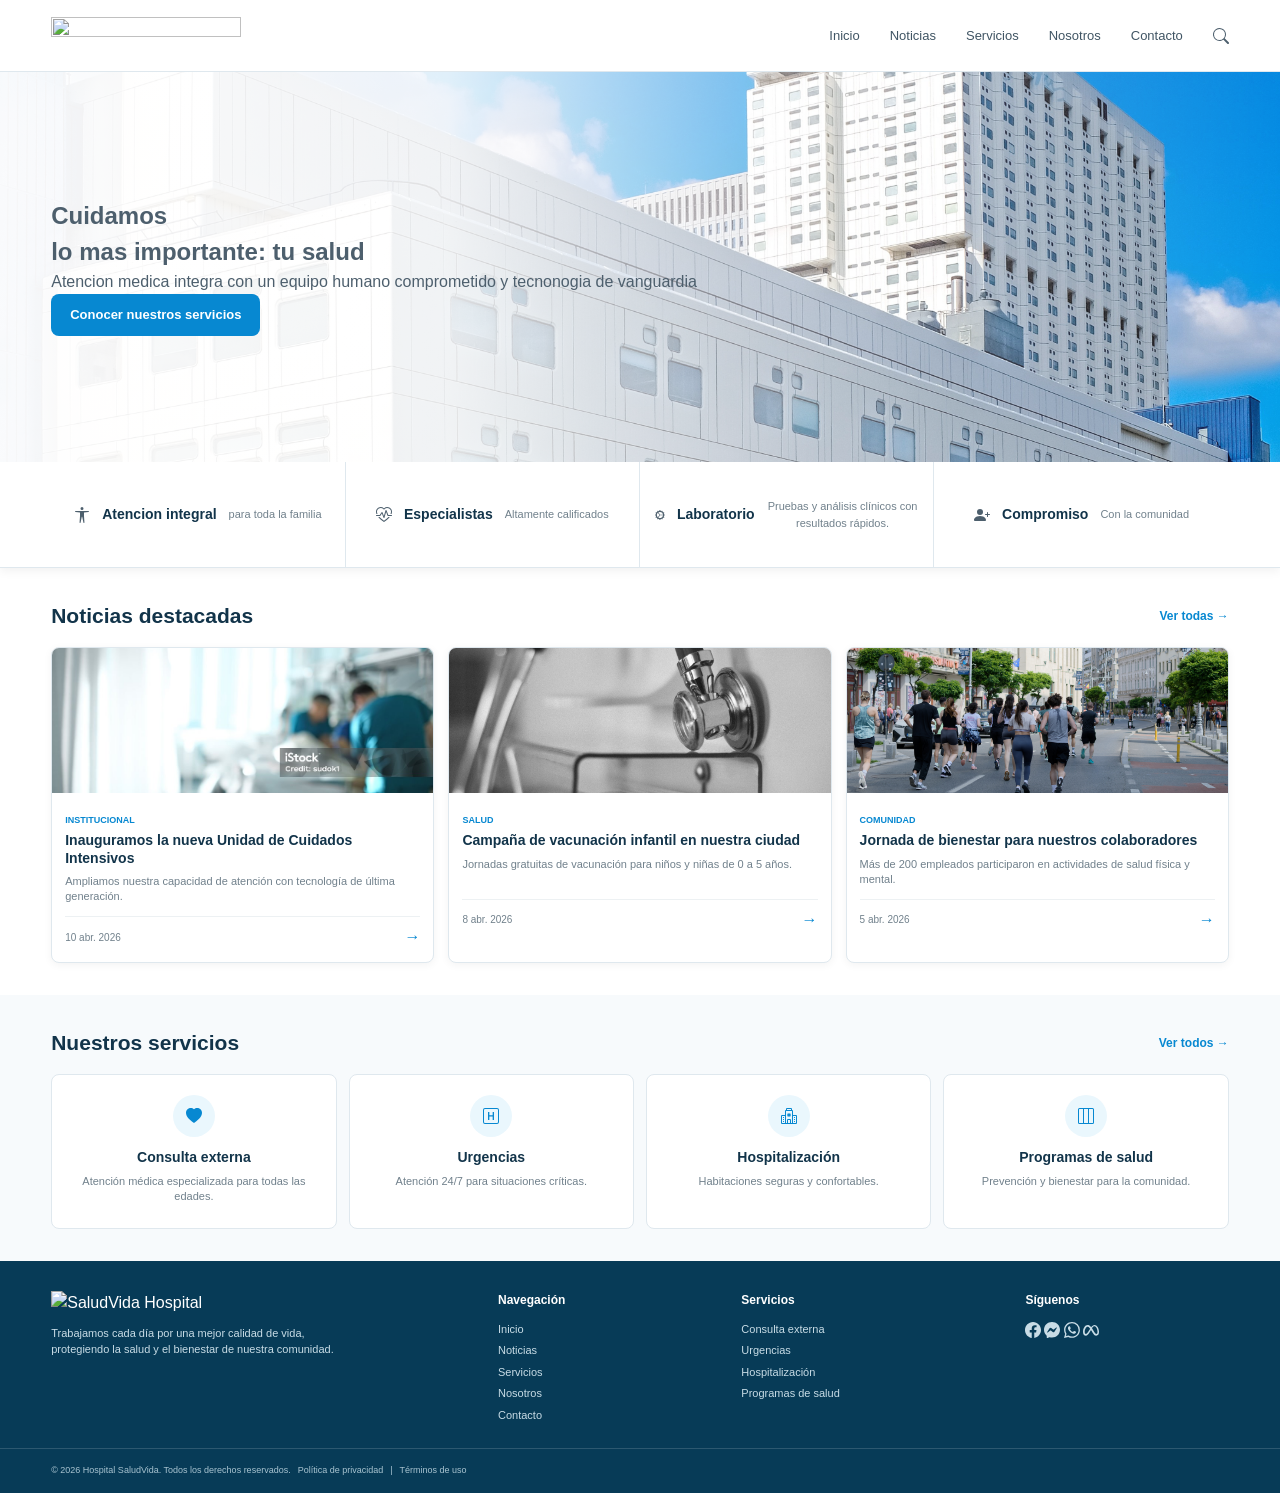
==== commit 33f4056f: "Examen 1 - sitio web SaludVida" ====
--- a/index.html
+++ b/index.html
@@ -1,270 +1,338 @@
 <!DOCTYPE html>
 <html lang="es">
+
 <head>
     <meta charset="UTF-8">
     <meta name="viewport" content="width=device-width, initial-scale=1.0">
-    <meta name="description"
-        content="NexaCode desarrolla soluciones digitales y aplicaciones web para empresas y emprendimientos.">
-    <title>NexaCode | Soluciones digitales</title>
-    <link rel="stylesheet" href="./styles.css">
+    <title>SaludVida Hospital</title>
+    <link rel="stylesheet" href="css/styles.css">
 </head>
+
 <body>
     <header class="header">
         <div class="container header-container">
             <a href="index.html" class="brand">
-                <span class="brand-name">Nexa<span>Code</span></span>
+                <img src="img\logos/logo-saludvida-header.png" height="50" width="250">
             </a>
             <nav class="nav" aria-label="Navegación principal">
                 <a href="#inicio">Inicio</a>
+                <a href="#noticias">Noticias</a>
                 <a href="#servicios">Servicios</a>
                 <a href="#nosotros">Nosotros</a>
-                <a href="#proceso">Proceso</a>
-                <a href="#contacto" class="nav-cta">Contacto</a>
+                <a href="#contacto">Contacto</a>
+                <svg xmlns="http://www.w3.org/2000/svg" width="16" height="16" fill="currentColor" class="bi bi-search"
+                    viewBox="0 0 16 16">
+                    <path
+                        d="M11.742 10.344a6.5 6.5 0 1 0-1.397 1.398h-.001q.044.06.098.115l3.85 3.85a1 1 0 0 0 1.415-1.414l-3.85-3.85a1 1 0 0 0-.115-.1zM12 6.5a5.5 5.5 0 1 1-11 0 5.5 5.5 0 0 1 11 0" />
+                </svg>
             </nav>
         </div>
     </header>
-
     <main>
         <section class="hero" id="inicio">
             <div class="container hero-content">
-                <div class="hero-copy">
-                    <span class="eyebrow">TECNOLOGÍA PARA CRECER</span>
-                    <h1>
-                        Convertimos ideas en
-                        <span>soluciones digitales.</span>
+                <div classs="hero-copy">
+                    <h1>Cuidamos<br>
+                        lo mas importante: tu salud<br>
                     </h1>
-                    <p class="hero-description">
-                        En NexaCode desarrollamos aplicaciones web y herramientas
-                        digitales pensadas para mejorar procesos, conectar personas
-                        y ayudar a las empresas a crecer.
+                    <p>
+                        Atencion medica integra con un equipo humano
+                        comprometido y tecnonogia de vanguardia
                     </p>
-
-                    <div class="hero-actions">
-                        <a href="#servicios" class="primary-action">
-                            Conocer servicios
-                        </a>
-                        <a href="servicio.html" class="secondary-action">
-                            Ver un servicio
-                        </a>
-                    </div>
-                </div>
-
-                <div class="hero-panel">
-                    <div class="code-window">
-                        <div class="window-top">
-                            <span></span>
-                            <span></span>
-                            <span></span>
-                        </div>
-
-                        <div class="code-content">
-                            <p><span class="code-purple">const</span> idea = <span
-                                    class="code-green">"tu negocio"</span>;</p>
-                            <p><span class="code-purple">const</span> solution = NexaCode.<span
-                                    class="code-blue">create</span>(idea);</p>
-                            <p class="code-result">✓ Solución lista para crecer</p>
-                        </div>
-                    </div>
+                    <a href="#servicios" class="primary-action">
+                        Conocer nuestros servicios
+                    </a>
                 </div>
             </div>
         </section>
 
-        <section class="services" id="servicios">
+        <section class="features">
+            <div class="container features-content">
+                <div class="features-grid">
+                    <div class="feature-card">
+                        <svg xmlns="http://www.w3.org/2000/svg" width="16" height="16" fill="currentColor"
+                            class="bi bi-universal-access" viewBox="0 0 16 16">
+                            <path
+                                d="M9.5 1.5a1.5 1.5 0 1 1-3 0 1.5 1.5 0 0 1 3 0M6 5.5l-4.535-.442A.531.531 0 0 1 1.531 4H14.47a.531.531 0 0 1 .066 1.058L10 5.5V9l.452 6.42a.535.535 0 0 1-1.053.174L8.243 9.97c-.064-.252-.422-.252-.486 0l-1.156 5.624a.535.535 0 0 1-1.053-.174L6 9z" />
+                        </svg>
+                        <h3>Atencion integral</h3>
+                        <p>para toda la familia</p>
+                    </div>
+                    <div class="feature-card">
+                        <svg xmlns="http://www.w3.org/2000/svg" width="16" height="16" fill="currentColor"
+                            class="bi bi-heart-pulse" viewBox="0 0 16 16">
+                            <path
+                                d="m8 2.748-.717-.737C5.6.281 2.514.878 1.4 3.053.918 3.995.78 5.323 1.508 7H.43c-2.128-5.697 4.165-8.83 7.394-5.857q.09.083.176.171a3 3 0 0 1 .176-.17c3.23-2.974 9.522.159 7.394 5.856h-1.078c.728-1.677.59-3.005.108-3.947C13.486.878 10.4.28 8.717 2.01zM2.212 10h1.315C4.593 11.183 6.05 12.458 8 13.795c1.949-1.337 3.407-2.612 4.473-3.795h1.315c-1.265 1.566-3.14 3.25-5.788 5-2.648-1.75-4.523-3.434-5.788-5" />
+                            <path
+                                d="M10.464 3.314a.5.5 0 0 0-.945.049L7.921 8.956 6.464 5.314a.5.5 0 0 0-.88-.091L3.732 8H.5a.5.5 0 0 0 0 1H4a.5.5 0 0 0 .416-.223l1.473-2.209 1.647 4.118a.5.5 0 0 0 .945-.049l1.598-5.593 1.457 3.642A.5.5 0 0 0 12 9h3.5a.5.5 0 0 0 0-1h-3.162z" />
+                        </svg>
+                        <h3>Especialistas</h3>
+                        <p>Altamente calificados</p>
+                    </div>
+                    <div class="feature-card">
+                        <svg xmlns="http://www.w3.org/2000/svg" width="16" height="16" fill="currentColor"
+                            class="bi bi-gear-wide-connected" viewBox="0 0 16 16">
+                            <path
+                                d="M7.068.727c.243-.97 1.62-.97 1.864 0l.071.286a.96.96 0 0 0 1.622.434l.205-.211c.695-.719 1.888-.03 1.613.931l-.08.284a.96.96 0 0 0 1.187 1.187l.283-.081c.96-.275 1.65.918.931 1.613l-.211.205a.96.96 0 0 0 .434 1.622l.286.071c.97.243.97 1.62 0 1.864l-.286.071a.96.96 0 0 0-.434 1.622l.211.205c.719.695.03 1.888-.931 1.613l-.284-.08a.96.96 0 0 0-1.187 1.187l.081.283c.275.96-.918 1.65-1.613.931l-.205-.211a.96.96 0 0 0-1.622.434l-.071.286c-.243.97-1.62.97-1.864 0l-.071-.286a.96.96 0 0 0-1.622-.434l-.205.211c-.695.719-1.888.03-1.613-.931l.08-.284a.96.96 0 0 0-1.186-1.187l-.284.081c-.96.275-1.65-.918-.931-1.613l.211-.205a.96.96 0 0 0-.434-1.622l-.286-.071c-.97-.243-.97-1.62 0-1.864l.286-.071a.96.96 0 0 0 .434-1.622l-.211-.205c-.719-.695-.03-1.888.931-1.613l.284.08a.96.96 0 0 0 1.187-1.186l-.081-.284c-.275-.96.918-1.65 1.613-.931l.205.211a.96.96 0 0 0 1.622-.434zM12.973 8.5H8.25l-2.834 3.779A4.998 4.998 0 0 0 12.973 8.5m0-1a4.998 4.998 0 0 0-7.557-3.779l2.834 3.78zM5.048 3.967l-.087.065zm-.431.355A4.98 4.98 0 0 0 3.002 8c0 1.455.622 2.765 1.615 3.678L7.375 8zm.344 7.646.087.065z" />
+                        </svg>
+                        <h3>Laboratorio</h3>
+                        <p>Pruebas y análisis clínicos con resultados rápidos.</p>
+                    </div>
+                    <div class="feature-card">
+                        <svg xmlns="http://www.w3.org/2000/svg" width="16" height="16" fill="currentColor"
+                            class="bi bi-person-plus-fill" viewBox="0 0 16 16">
+                            <path d="M1 14s-1 0-1-1 1-4 6-4 6 3 6 4-1 1-1 1zm5-6a3 3 0 1 0 0-6 3 3 0 0 0 0 6" />
+                            <path fill-rule="evenodd"
+                                d="M13.5 5a.5.5 0 0 1 .5.5V7h1.5a.5.5 0 0 1 0 1H14v1.5a.5.5 0 0 1-1 0V8h-1.5a.5.5 0 0 1 0-1H13V5.5a.5.5 0 0 1 .5-.5" />
+                        </svg>
+                        <h3>Compromiso</h3>
+                        <p>Con la comunidad</p>
+                    </div>
+                </div>
+        </section>
+
+        <section class="news-section" id="noticias">
             <div class="container">
                 <div class="section-heading">
-                    <span class="section-label">NUESTROS SERVICIOS</span>
-                    <h2>
-                        Tecnología pensada para las necesidades de cada proyecto.
-                    </h2>
-                    <p>
-                        Diseñamos y desarrollamos herramientas digitales que
-                        permiten optimizar procesos y ofrecer mejores experiencias.
-                    </p>
-                </div>
-
-                <div class="service-grid">
-                    <article class="service-card featured-service">
-                        <div class="service-number">01</div>
-                        <h3>Aplicaciones web</h3>
-                        <p>
-                            Creamos plataformas web modernas, funcionales y
-                            adaptadas a las necesidades de cada empresa.
-                        </p>
-                        <div class="tag-list">
-                            <span>Diseño web</span>
-                            <span>Aplicaciones</span>
-                            <span>Responsive</span>
-                        </div>
-
-                        <a href="servicio.html" class="service-link">
-                            Conocer servicio →
-                        </a>
-                    </article>
-
-                    <article class="service-card">
-                        <div class="service-number">02</div>
-                        <h3>Diseño de interfaces</h3>
-                        <p>
-                            Diseñamos experiencias digitales claras, modernas y
-                            fáciles de utilizar.
-                        </p>
-                        <div class="tag-list">
-                            <span>UI</span>
-                            <span>UX</span>
-                            <span>Prototipos</span>
-                        </div>
-                    </article>
-
-                    <article class="service-card">
-                        <div class="service-number">03</div>
-                        <h3>Soluciones empresariales</h3>
-                        <p>
-                            Desarrollamos herramientas digitales para organizar,
-                            automatizar y mejorar diferentes procesos.
-                        </p>
-
-                        <div class="tag-list">
-                            <span>Automatización</span>
-                            <span>Sistemas</span>
-                            <span>Gestión</span>
+                    <h2>Noticias destacadas</h2>
+                    <a href="#" class="view-all">
+                        Ver todas →
+                    </a>
+                </div>
+
+                <div class="news-grid">
+                    <article class="news-card">
+                        <img src="img/1n.jpg" alt="Nueva Unidad de Cuidados Intensivos">
+                        <div class="news-content">
+                            <span class="news-category">
+                                INSTITUCIONAL
+                            </span>
+                            <h3>
+                                Inauguramos la nueva Unidad
+                                de Cuidados Intensivos
+                            </h3>
+                            <p>
+                                Ampliamos nuestra capacidad de
+                                atención con tecnología de última
+                                generación.
+                            </p>
+                            <div class="news-footer">
+                                <span>10 abr. 2026</span>
+                                <a href="#" aria-label="Leer noticia">
+                                    →
+                                </a>
+                            </div>
+                        </div>
+                    </article>
+
+                    <article class="news-card">
+                        <img src="img/2n.jpg" alt="Campaña de vacunación infantil">
+                        <div class="news-content">
+                            <span class="news-category">
+                                SALUD
+                            </span>
+                            <h3>
+                                Campaña de vacunación
+                                infantil en nuestra ciudad
+                            </h3>
+                            <p>
+                                Jornadas gratuitas de vacunación
+                                para niños y niñas de 0 a 5 años.
+                            </p>
+                            <div class="news-footer">
+                                <span>8 abr. 2026</span>
+                                <a href="#" aria-label="Leer noticia">
+                                    →
+                                </a>
+                            </div>
+                        </div>
+                    </article>
+
+                    <article class="news-card">
+                        <img src="img/3n.jpg" alt="Jornada de bienestar">
+                        <div class="news-content">
+                            <span class="news-category">
+                                COMUNIDAD
+                            </span>
+                            <h3>Jornada de bienestar para
+                                nuestros colaboradores</h3>
+                            <p>
+                                Más de 200 empleados participaron
+                                en actividades de salud física y mental.
+                            </p>
+                            <div class="news-footer">
+                                <span>5 abr. 2026</span>
+                                <a href="#" aria-label="Leer noticia">
+                                    →
+                                </a>
+                            </div>
                         </div>
                     </article>
                 </div>
             </div>
         </section>
 
-        <section class="about" id="nosotros">
-            <div class="container about-layout">
-                <div class="about-number">
-                    <span>NX</span>
-                </div>
-                
-                <div class="about-content">
-                    <span class="section-label">SOBRE NEXACODE</span>
-                    <h2>
-                        Tecnología que conecta ideas con oportunidades.
-                    </h2>
-                    <p>
-                        Somos una empresa enfocada en el desarrollo de soluciones
-                        digitales para organizaciones que buscan aprovechar la
-                        tecnología de una manera práctica.
-                    </p>
-                    <p>
-                        Nuestro trabajo combina diseño, programación y análisis
-                        para construir productos digitales que respondan a
-                        necesidades reales.
-                    </p>
-                    <div class="about-points">
-                        <div>
-                            <strong>01</strong>
-                            <span>Diseño centrado en las personas</span>
-                        </div>
-
-                        <div>
-                            <strong>02</strong>
-                            <span>Desarrollo adaptable</span>
-                        </div>
-
-                        <div>
-                            <strong>03</strong>
-                            <span>Soluciones escalables</span>
-                        </div>
-                    </div>
-                </div>
-            </div>
-        </section>
-
-        <section class="process" id="proceso">
+        <section class="services-section" id="servicios">
             <div class="container">
                 <div class="section-heading">
-                    <span class="section-label">NUESTRO PROCESO</span>
-                    <h2>
-                        De la idea al producto digital.
-                    </h2>
-                    <p>
-                        Trabajamos de forma organizada para transformar una
-                        necesidad en una solución funcional.
-                    </p>
-                </div>
-
-                <div class="process-list">
-                    <div class="process-item">
-                        <span>01</span>
-                        <div>
-                            <h3>Analizamos</h3>
-                            <p>Conocemos el problema y los objetivos del proyecto.</p>
-                        </div>
-                    </div>
-
-                    <div class="process-item">
-                        <span>02</span>
-                        <div>
-                            <h3>Diseñamos</h3>
-                            <p>Construimos la estructura y experiencia de usuario.</p>
-                        </div>
-                    </div>
-
-                    <div class="process-item">
-                        <span>03</span>
-                        <div>
-                            <h3>Desarrollamos</h3>
-                            <p>Convertimos el diseño en una solución funcional.</p>
-                        </div>
-                    </div>
-
-                    <div class="process-item">
-                        <span>04</span>
-                        <div>
-                            <h3>Entregamos</h3>
-                            <p>Probamos y preparamos el producto para su lanzamiento.</p>
-                        </div>
-                    </div>
-                </div>
-            </div>
-        </section>
-
-        <section class="contact-section" id="contacto">
-            <div class="container contact-box">
-                <div>
-                    <span class="section-label">HABLEMOS</span>
-                    <h2>
-                        ¿Tienes una idea para convertir en una solución digital?
-                    </h2>
-                    <p>
-                        Cuéntanos sobre tu proyecto y exploremos juntos las
-                        posibilidades de la tecnología.
-                    </p>
-                </div>
-                <a href="mailto:hola@nexacode.com" class="cta-button">
-                    Contactar
-                </a>
+                    <h2>Nuestros servicios</h2>
+                    <a href="#" class="view-all">
+                        Ver todos →
+                    </a>
+                </div>
+
+                <div class="services-grid">
+                    <article class="service-card">
+                        <div class="service-icon">
+                            <svg xmlns="http://www.w3.org/2000/svg" width="16" height="16" fill="currentColor"
+                                class="bi bi-heart-fill" viewBox="0 0 16 16">
+                                <path fill-rule="evenodd"
+                                    d="M8 1.314C12.438-3.248 23.534 4.735 8 15-7.534 4.736 3.562-3.248 8 1.314" />
+                            </svg>
+                        </div>
+
+                        <h3>Consulta externa</h3>
+                        <p>
+                            Atención médica especializada
+                            para todas las edades.
+                        </p>
+                    </article>
+
+
+                    <article class="service-card">
+                        <div class="service-icon">
+                            <svg xmlns="http://www.w3.org/2000/svg" width="16" height="16" fill="currentColor"
+                                class="bi bi-h-square" viewBox="0 0 16 16">
+                                <path d="M11 4.002V12H9.67V8.455H6.33V12H5V4.002h1.33v3.322h3.34V4.002z" />
+                                <path
+                                    d="M0 2a2 2 0 0 1 2-2h12a2 2 0 0 1 2 2v12a2 2 0 0 1-2 2H2a2 2 0 0 1-2-2zm15 0a1 1 0 0 0-1-1H2a1 1 0 0 0-1 1v12a1 1 0 0 0 1 1h12a1 1 0 0 0 1-1z" />
+                            </svg>
+                        </div>
+                        <h3>Urgencias</h3>
+                        <p>
+                            Atención 24/7 para situaciones
+                            críticas.
+                        </p>
+                    </article>
+
+                    <article class="service-card">
+                        <div class="service-icon">
+                            <svg xmlns="http://www.w3.org/2000/svg" width="16" height="16" fill="currentColor"
+                                class="bi bi-hospital" viewBox="0 0 16 16">
+                                <path
+                                    d="M8.5 5.034v1.1l.953-.55.5.867L9 7l.953.55-.5.866-.953-.55v1.1h-1v-1.1l-.953.55-.5-.866L7 7l-.953-.55.5-.866.953.55v-1.1zM13.25 9a.25.25 0 0 0-.25.25v.5c0 .138.112.25.25.25h.5a.25.25 0 0 0 .25-.25v-.5a.25.25 0 0 0-.25-.25zM13 11.25a.25.25 0 0 1 .25-.25h.5a.25.25 0 0 1 .25.25v.5a.25.25 0 0 1-.25.25h-.5a.25.25 0 0 1-.25-.25zm.25 1.75a.25.25 0 0 0-.25.25v.5c0 .138.112.25.25.25h.5a.25.25 0 0 0 .25-.25v-.5a.25.25 0 0 0-.25-.25zm-11-4a.25.25 0 0 0-.25.25v.5c0 .138.112.25.25.25h.5A.25.25 0 0 0 3 9.75v-.5A.25.25 0 0 0 2.75 9zm0 2a.25.25 0 0 0-.25.25v.5c0 .138.112.25.25.25h.5a.25.25 0 0 0 .25-.25v-.5a.25.25 0 0 0-.25-.25zM2 13.25a.25.25 0 0 1 .25-.25h.5a.25.25 0 0 1 .25.25v.5a.25.25 0 0 1-.25.25h-.5a.25.25 0 0 1-.25-.25z" />
+                                <path
+                                    d="M5 1a1 1 0 0 1 1-1h4a1 1 0 0 1 1 1v1a1 1 0 0 1 1 1v4h3a1 1 0 0 1 1 1v7a1 1 0 0 1-1 1H1a1 1 0 0 1-1-1V8a1 1 0 0 1 1-1h3V3a1 1 0 0 1 1-1zm2 14h2v-3H7zm3 0h1V3H5v12h1v-3a1 1 0 0 1 1-1h2a1 1 0 0 1 1 1zm0-14H6v1h4zm2 7v7h3V8zm-8 7V8H1v7z" />
+                            </svg>
+                        </div>
+                        <h3>Hospitalización</h3>
+                        <p>
+                            Habitaciones seguras
+                            y confortables.
+                        </p>
+                    </article>
+
+                    <article class="service-card">
+                        <div class="service-icon">
+                            <svg xmlns="http://www.w3.org/2000/svg" width="16" height="16" fill="currentColor"
+                                class="bi bi-layout-three-columns" viewBox="0 0 16 16">
+                                <path
+                                    d="M0 1.5A1.5 1.5 0 0 1 1.5 0h13A1.5 1.5 0 0 1 16 1.5v13a1.5 1.5 0 0 1-1.5 1.5h-13A1.5 1.5 0 0 1 0 14.5zM1.5 1a.5.5 0 0 0-.5.5v13a.5.5 0 0 0 .5.5H5V1zM10 15V1H6v14zm1 0h3.5a.5.5 0 0 0 .5-.5v-13a.5.5 0 0 0-.5-.5H11z" />
+                            </svg>
+                        </div>
+                        <h3>Programas de salud</h3>
+                        <p>
+                            Prevención y bienestar
+                            para la comunidad.
+                        </p>
+                    </article>
+                </div>
             </div>
         </section>
     </main>
 
+
     <footer class="footer">
         <div class="container footer-grid">
-            <div>
-                <h3>Nexa<span>Code</span></h3>
+            <div class="footer-brand">
+                <div class="footer-logo">
+                    <i class="fa-solid fa-plus"></i>
+                    <div>
+                        <img src="img/logos/logo-saludvida-footer.png" alt="SaludVida Hospital">
+                    </div>
+                </div>
                 <p>
-                    Soluciones digitales para empresas y emprendimientos.
+                    Trabajamos cada día por una mejor calidad de vida,
+                    protegiendo la salud y el bienestar de nuestra comunidad.
                 </p>
             </div>
 
-            <div>
-                <h3>Ubicación</h3>
-                <p>Colombia</p>
-            </div>
-
-            <div>
-                <h3>Contacto</h3>
-                <p>hola@nexacode.com</p>
+            <div class="footer-column">
+                <h4>Navegación</h4>
+                <a href="#inicio">Inicio</a>
+                <a href="#noticias">Noticias</a>
+                <a href="#servicios">Servicios</a>
+                <a href="#nosotros">Nosotros</a>
+                <a href="#contacto">Contacto</a>
+            </div>
+
+            <div class="footer-column">
+                <h4>Servicios</h4>
+                <a href="#">Consulta externa</a>
+                <a href="#">Urgencias</a>
+                <a href="#">Hospitalización</a>
+                <a href="#">Programas de salud</a>
+            </div>
+
+            <div class="footer-column">
+                <h4>Síguenos</h4>
+                <div class="socials">
+                    <a href="#">
+                        <svg xmlns="http://www.w3.org/2000/svg" width="16" height="16" fill="currentColor"
+                            class="bi bi-facebook" viewBox="0 0 16 16">
+                            <path
+                                d="M16 8.049c0-4.446-3.582-8.05-8-8.05C3.58 0-.002 3.603-.002 8.05c0 4.017 2.926 7.347 6.75 7.951v-5.625h-2.03V8.05H6.75V6.275c0-2.017 1.195-3.131 3.022-3.131.876 0 1.791.157 1.791.157v1.98h-1.009c-.993 0-1.303.621-1.303 1.258v1.51h2.218l-.354 2.326H9.25V16c3.824-.604 6.75-3.934 6.75-7.951" />
+                        </svg>
+                    </a>
+                    <a href="#">
+                        <svg xmlns="http://www.w3.org/2000/svg" width="16" height="16" fill="currentColor"
+                            class="bi bi-messenger" viewBox="0 0 16 16">
+                            <path
+                                d="M0 7.76C0 3.301 3.493 0 8 0s8 3.301 8 7.76-3.493 7.76-8 7.76c-.81 0-1.586-.107-2.316-.307a.64.64 0 0 0-.427.03l-1.588.702a.64.64 0 0 1-.898-.566l-.044-1.423a.64.64 0 0 0-.215-.456C.956 12.108 0 10.092 0 7.76m5.546-1.459-2.35 3.728c-.225.358.214.761.551.506l2.525-1.916a.48.48 0 0 1 .578-.002l1.869 1.402a1.2 1.2 0 0 0 1.735-.32l2.35-3.728c.226-.358-.214-.761-.551-.506L9.728 7.381a.48.48 0 0 1-.578.002L7.281 5.98a1.2 1.2 0 0 0-1.735.32z" />
+                        </svg>
+                    </a>
+                    <a href="#">
+                        <svg xmlns="http://www.w3.org/2000/svg" width="16" height="16" fill="currentColor"
+                            class="bi bi-whatsapp" viewBox="0 0 16 16">
+                            <path
+                                d="M13.601 2.326A7.85 7.85 0 0 0 7.994 0C3.627 0 .068 3.558.064 7.926c0 1.399.366 2.76 1.057 3.965L0 16l4.204-1.102a7.9 7.9 0 0 0 3.79.965h.004c4.368 0 7.926-3.558 7.93-7.93A7.9 7.9 0 0 0 13.6 2.326zM7.994 14.521a6.6 6.6 0 0 1-3.356-.92l-.24-.144-2.494.654.666-2.433-.156-.251a6.56 6.56 0 0 1-1.007-3.505c0-3.626 2.957-6.584 6.591-6.584a6.56 6.56 0 0 1 4.66 1.931 6.56 6.56 0 0 1 1.928 4.66c-.004 3.639-2.961 6.592-6.592 6.592m3.615-4.934c-.197-.099-1.17-.578-1.353-.646-.182-.065-.315-.099-.445.099-.133.197-.513.646-.627.775-.114.133-.232.148-.43.05-.197-.1-.836-.308-1.592-.985-.59-.525-.985-1.175-1.103-1.372-.114-.198-.011-.304.088-.403.087-.088.197-.232.296-.346.1-.114.133-.198.198-.33.065-.134.034-.248-.015-.347-.05-.099-.445-1.076-.612-1.47-.16-.389-.323-.335-.445-.34-.114-.007-.247-.007-.38-.007a.73.73 0 0 0-.529.247c-.182.198-.691.677-.691 1.654s.71 1.916.81 2.049c.098.133 1.394 2.132 3.383 2.992.47.205.84.326 1.129.418.475.152.904.129 1.246.08.38-.058 1.171-.48 1.338-.943.164-.464.164-.86.114-.943-.049-.084-.182-.133-.38-.232" />
+                        </svg>
+                    </a>
+                    <a href="#">
+                        <svg xmlns="http://www.w3.org/2000/svg" width="16" height="16" fill="currentColor"
+                            class="bi bi-meta" viewBox="0 0 16 16">
+                            <path fill-rule="evenodd"
+                                d="M8.217 5.243C9.145 3.988 10.171 3 11.483 3 13.96 3 16 6.153 16.001 9.907c0 2.29-.986 3.725-2.757 3.725-1.543 0-2.395-.866-3.924-3.424l-.667-1.123-.118-.197a55 55 0 0 0-.53-.877l-1.178 2.08c-1.673 2.925-2.615 3.541-3.923 3.541C1.086 13.632 0 12.217 0 9.973 0 6.388 1.995 3 4.598 3q.477-.001.924.122c.31.086.611.22.913.407.577.359 1.154.915 1.782 1.714m1.516 2.224q-.378-.615-.727-1.133L9 6.326c.845-1.305 1.543-1.954 2.372-1.954 1.723 0 3.102 2.537 3.102 5.653 0 1.188-.39 1.877-1.195 1.877-.773 0-1.142-.51-2.61-2.87zM4.846 4.756c.725.1 1.385.634 2.34 2.001A212 212 0 0 0 5.551 9.3c-1.357 2.126-1.826 2.603-2.581 2.603-.777 0-1.24-.682-1.24-1.9 0-2.602 1.298-5.264 2.846-5.264q.137 0 .27.018" />
+                        </svg>
+                    </a>
+                </div>
             </div>
         </div>
 
         <div class="footer-bottom">
-            <p>© 2026 NexaCode. Todos los derechos reservados.</p>
+            <div class="container">
+                <p>
+                    © 2026 Hospital SaludVida. Todos los derechos reservados.
+                </p>
+                <div>
+                    <a href="#">Política de privacidad</a>
+                    <span>|</span>
+                    <a href="#">Términos de uso</a>
+                </div>
+            </div>
         </div>
     </footer>
+
 </body>
+
 </html>
--- a/css/styles.css
+++ b/css/styles.css
@@ -0,0 +1,857 @@
+:root {
+
+    --blue: #0788d1;
+    --blue-dark: #006da8;
+    --blue-light: #eaf7fd;
+    --dark: #12344a;
+    --text: #4d5f6d;
+    --muted: #71818c;
+    --white: #ffffff;
+    --background: #f7fafc;
+    --border: #dfe8ee;
+    --radius: 8px;
+    --container: 1200px;
+}
+
+
+* {
+    margin: 0;
+    padding: 0;
+    box-sizing: border-box;
+}
+
+
+html {
+    scroll-behavior: smooth;
+}
+
+
+body {
+
+    font-family: Arial, Helvetica, sans-serif;
+
+    color: var(--text);
+
+    background-color: var(--white);
+
+    line-height: 1.5;
+}
+
+
+a {
+    text-decoration: none;
+
+    color: inherit;
+}
+
+
+img {
+    max-width: 100%;
+
+    display: block;
+}
+
+
+
+.container {
+
+    width: min(92%, var(--container));
+
+    margin: 0 auto;
+}
+
+
+.header {
+
+    height: 72px;
+
+    background-color: var(--white);
+
+    border-bottom: 1px solid var(--border);
+
+    position: sticky;
+
+    top: 0;
+
+    z-index: 1000;
+}
+
+
+.header-container {
+
+    height: 100%;
+
+    display: flex;
+
+    align-items: center;
+
+    justify-content: space-between;
+}
+
+
+
+.brand {
+
+    display: flex;
+
+    align-items: center;
+}
+
+
+.brand img {
+
+    width: 190px;
+
+    height: auto;
+}
+
+
+
+.nav {
+
+    display: flex;
+
+    align-items: center;
+
+    gap: 30px;
+}
+
+
+.nav a {
+
+    color: #405564;
+
+    font-size: 13px;
+
+    font-weight: 500;
+
+    transition: 0.2s;
+}
+
+
+.nav a:hover {
+
+    color: var(--blue);
+}
+
+
+
+.search-icon {
+
+    color: var(--dark);
+
+    margin-left: 8px;
+
+    cursor: pointer;
+}
+
+
+
+.hero {
+
+    min-height: 390px;
+
+    position: relative;
+
+    background-image: url("../img/1h.jpg");
+
+    background-size: cover;
+
+    background-position: center;
+}
+
+
+
+.hero::before {
+
+    content: "";
+
+    position: absolute;
+
+    inset: 0;
+
+    background: linear-gradient(
+        90deg,
+        rgba(255,255,255,0.97) 0%,
+        rgba(255,255,255,0.88) 35%,
+        rgba(255,255,255,0.20) 75%,
+        rgba(255,255,255,0.02) 100%
+    );
+}
+
+
+
+.hero-content {
+
+    min-height: 390px;
+
+    position: relative;
+
+    display: flex;
+
+    align-items: center;
+}
+
+
+.hero-copy {
+
+    max-width: 500px;
+}
+
+
+.hero-copy h1 {
+
+    color: var(--dark);
+
+    font-size: 40px;
+
+    line-height: 1.08;
+
+    margin-bottom: 18px;
+
+    font-weight: 700;
+}
+
+
+.hero-copy h1 span {
+
+    color: var(--blue);
+}
+
+
+.hero-copy p {
+
+    max-width: 450px;
+
+    color: var(--text);
+
+    font-size: 14px;
+
+    line-height: 1.6;
+
+    margin-bottom: 24px;
+}
+
+
+.primary-action {
+
+    display: inline-block;
+
+    padding: 11px 19px;
+
+    background-color: var(--blue);
+
+    color: var(--white);
+
+    border-radius: var(--radius);
+
+    font-size: 13px;
+
+    font-weight: bold;
+
+    transition: 0.2s;
+}
+
+
+.primary-action:hover {
+
+    background-color: var(--blue-dark);
+}
+
+
+/* ==================================================
+   CARACTERÍSTICAS
+================================================== */
+
+.features {
+
+    background-color: var(--white);
+
+    border-bottom: 1px solid var(--border);
+
+    box-shadow: 0 3px 10px rgba(0,0,0,0.06);
+}
+
+
+.features-grid {
+
+    display: grid;
+
+    grid-template-columns: repeat(4, 1fr);
+}
+
+
+.feature-card {
+
+    min-height: 105px;
+
+    display: flex;
+
+    align-items: center;
+
+    justify-content: center;
+
+    gap: 12px;
+
+    padding: 15px;
+
+    text-align: center;
+
+    border-right: 1px solid var(--border);
+}
+
+
+.feature-card:last-child {
+
+    border-right: none;
+}
+
+
+/* TUS ICONOS */
+
+.feature-icon {
+
+    width: 32px;
+
+    height: 32px;
+
+    color: var(--blue);
+
+    flex-shrink: 0;
+}
+
+
+.feature-card h3 {
+
+    color: var(--dark);
+
+    font-size: 14px;
+
+    margin-bottom: 1px;
+}
+
+
+.feature-card p {
+
+    color: var(--muted);
+
+    font-size: 11px;
+}
+
+
+.news-section,
+.services-section {
+
+    padding: 32px 0;
+}
+
+
+.section-heading {
+
+    display: flex;
+
+    align-items: center;
+
+    justify-content: space-between;
+
+    margin-bottom: 15px;
+}
+
+
+.section-heading h2 {
+
+    color: var(--dark);
+
+    font-size: 21px;
+}
+
+
+.view-all {
+
+    color: var(--blue);
+
+    font-size: 12px;
+
+    font-weight: bold;
+}
+
+
+.view-all:hover {
+
+    color: var(--blue-dark);
+}
+
+
+.news-grid {
+
+    display: grid;
+
+    grid-template-columns: repeat(3, 1fr);
+
+    gap: 14px;
+}
+
+
+.news-card {
+
+    background-color: var(--white);
+
+    border: 1px solid var(--border);
+
+    border-radius: var(--radius);
+
+    overflow: hidden;
+
+    box-shadow: 0 2px 8px rgba(0,0,0,0.05);
+}
+
+
+.news-card > img {
+
+    width: 100%;
+
+    height: 145px;
+
+    object-fit: cover;
+}
+
+
+.news-content {
+
+    padding: 13px;
+}
+
+
+.news-category {
+
+    display: inline-block;
+
+    color: var(--blue);
+
+    font-size: 9px;
+
+    font-weight: bold;
+
+    margin-bottom: 5px;
+}
+
+
+.news-content h3 {
+
+    color: var(--dark);
+
+    font-size: 14px;
+
+    line-height: 1.25;
+
+    margin-bottom: 7px;
+}
+
+
+.news-content p {
+
+    color: var(--muted);
+
+    font-size: 11px;
+
+    line-height: 1.4;
+
+    min-height: 32px;
+}
+
+
+.news-footer {
+
+    display: flex;
+
+    align-items: center;
+
+    justify-content: space-between;
+
+    margin-top: 10px;
+
+    padding-top: 8px;
+
+    border-top: 1px solid #edf1f3;
+}
+
+
+.news-footer span {
+
+    color: var(--muted);
+
+    font-size: 10px;
+}
+
+
+.news-footer a {
+
+    color: var(--blue);
+
+    font-weight: bold;
+
+    font-size: 16px;
+}
+
+
+.services-section {
+
+    background-color: var(--background);
+}
+
+
+.services-grid {
+
+    display: grid;
+
+    grid-template-columns: repeat(4, 1fr);
+
+    gap: 12px;
+}
+
+
+.service-card {
+
+    background-color: var(--white);
+
+    border: 1px solid var(--border);
+
+    border-radius: var(--radius);
+
+    padding: 20px 15px;
+
+    text-align: center;
+
+    min-height: 155px;
+
+    transition: 0.2s;
+}
+
+
+.service-card:hover {
+
+    transform: translateY(-2px);
+
+    box-shadow: 0 5px 15px rgba(0,0,0,0.07);
+}
+
+
+.service-icon {
+
+    width: 42px;
+
+    height: 42px;
+
+    margin: 0 auto 10px;
+
+    display: flex;
+
+    align-items: center;
+
+    justify-content: center;
+
+    color: var(--blue);
+
+    background-color: var(--blue-light);
+
+    border-radius: 50%;
+
+    font-size: 24px;
+
+    font-weight: bold;
+}
+
+
+.service-card h3 {
+
+    color: var(--dark);
+
+    font-size: 14px;
+
+    margin-bottom: 6px;
+}
+
+
+.service-card p {
+
+    color: var(--muted);
+
+    font-size: 11px;
+
+    line-height: 1.4;
+}
+
+
+.footer {
+
+    background-color: #073b57;
+
+    color: var(--white);
+
+    padding-top: 30px;
+}
+
+
+.footer-grid {
+
+    display: grid;
+
+    grid-template-columns: 2fr 1fr 1.2fr 1fr;
+
+    gap: 40px;
+
+    padding-bottom: 25px;
+}
+
+
+/* LOGO FOOTER */
+
+.footer-brand img {
+
+    width: 160px;
+
+    height: auto;
+
+    margin-bottom: 10px;
+}
+
+
+.footer-brand p {
+
+    max-width: 300px;
+
+    color: #c8dce6;
+
+    font-size: 11px;
+
+    line-height: 1.5;
+}
+
+
+/* COLUMNAS */
+
+.footer-column {
+
+    display: flex;
+
+    flex-direction: column;
+
+    gap: 5px;
+}
+
+
+.footer-column h4 {
+
+    font-size: 12px;
+
+    margin-bottom: 7px;
+}
+
+
+.footer-column a {
+
+    color: #c8dce6;
+
+    font-size: 11px;
+
+    transition: 0.2s;
+}
+
+
+.footer-column a:hover {
+
+    color: var(--white);
+}
+
+
+/* REDES */
+
+.social-icons {
+
+    display: flex;
+
+    gap: 7px;
+}
+
+
+.social-icons a {
+
+    width: 27px;
+
+    height: 27px;
+
+    display: flex;
+
+    align-items: center;
+
+    justify-content: center;
+
+    border: 1px solid #6e99ad;
+
+    border-radius: 4px;
+
+    color: var(--white);
+
+    font-size: 11px;
+
+    font-weight: bold;
+}
+
+
+/* PARTE INFERIOR */
+
+.footer-bottom {
+
+    min-height: 45px;
+
+    border-top: 1px solid rgba(255,255,255,0.15);
+
+    display: flex;
+
+    align-items: center;
+
+    justify-content: space-between;
+
+    gap: 20px;
+}
+
+
+.footer-bottom p,
+.footer-bottom a,
+.footer-bottom span {
+
+    color: #a9c4d1;
+
+    font-size: 9px;
+}
+
+
+.footer-bottom div {
+
+    display: flex;
+
+    gap: 7px;
+}
+
+
+@media (max-width: 900px) {
+
+    .nav {
+
+        gap: 15px;
+    }
+
+
+    .features-grid {
+
+        grid-template-columns: repeat(2, 1fr);
+    }
+
+
+    .feature-card:nth-child(2) {
+
+        border-right: none;
+    }
+
+
+    .news-grid {
+
+        grid-template-columns: 1fr;
+    }
+
+
+    .services-grid {
+
+        grid-template-columns: repeat(2, 1fr);
+    }
+
+
+    .about-content {
+
+        grid-template-columns: 1fr;
+
+        gap: 25px;
+    }
+
+
+    .footer-grid {
+
+        grid-template-columns: repeat(2, 1fr);
+    }
+}
+
+
+@media (max-width: 600px) {
+
+    .header {
+
+        height: auto;
+
+        padding: 12px 0;
+    }
+
+
+    .header-container {
+
+        flex-direction: column;
+
+        gap: 12px;
+    }
+
+
+    .nav {
+
+        flex-wrap: wrap;
+
+        justify-content: center;
+
+        gap: 12px;
+    }
+
+
+    .hero,
+    .hero-content {
+
+        min-height: 420px;
+    }
+
+
+    .hero-copy h1 {
+
+        font-size: 32px;
+    }
+
+
+    .features-grid {
+
+        grid-template-columns: 1fr;
+    }
+
+
+    .feature-card {
+        border-right: none;
+        border-bottom: 1px solid var(--border);
+    }
+
+    .services-grid {
+        grid-template-columns: 1fr;
+    }
+
+
+    .contact-content {
+        flex-direction: column;
+        align-items: flex-start;
+    }
+
+
+    .footer-grid {
+        grid-template-columns: 1fr;
+    }
+
+    .footer-bottom {
+        flex-direction: column;
+        justify-content: center;
+        padding: 15px 0;
+        text-align: center;
+    }
+}
